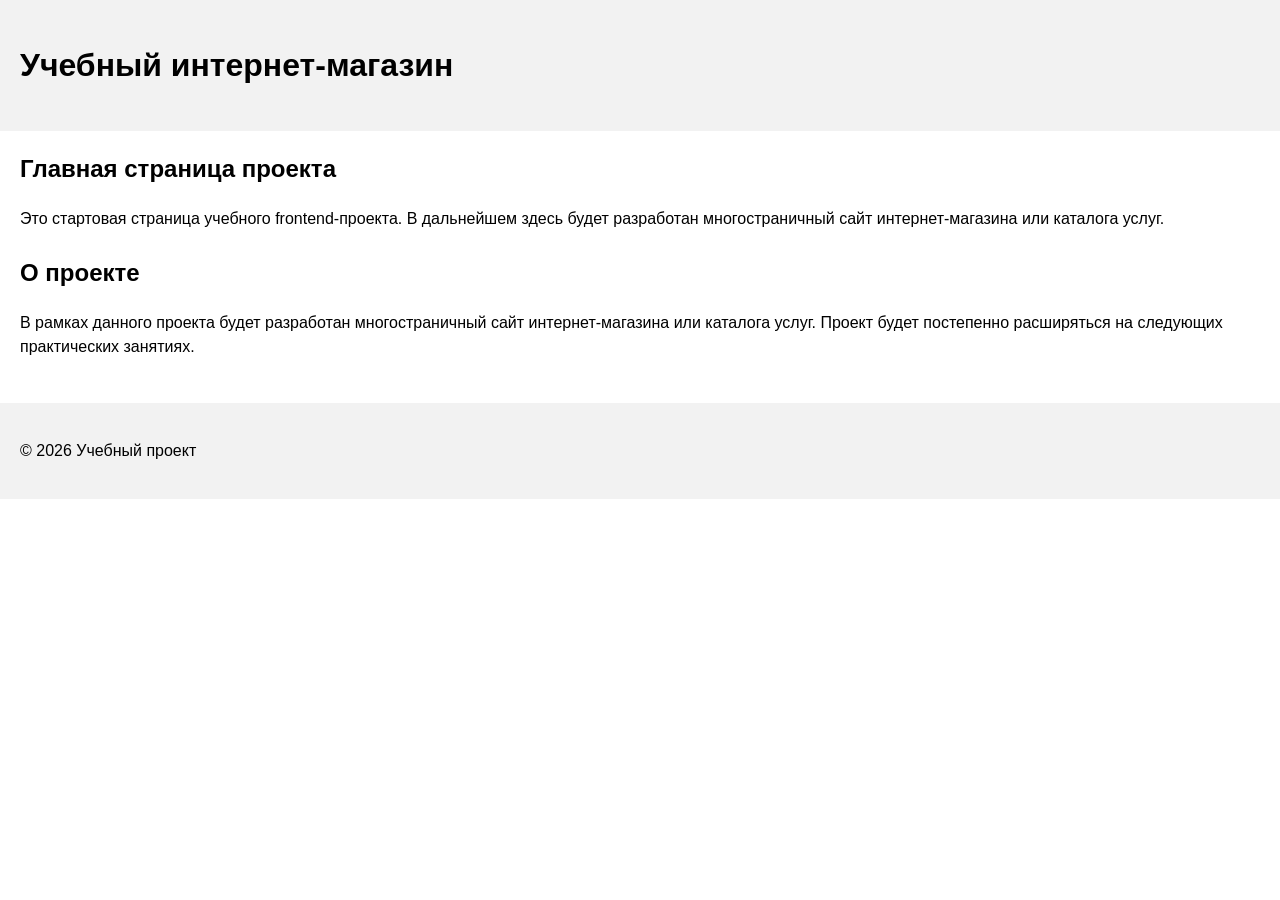
==== index.html @ b3c5ac51 "feat: add project description section" ====
<!DOCTYPE html>
<html lang="ru">
<head>
  <meta charset="UTF-8">
  <meta name="viewport" content="width=device-width, initial-scale=1.0">
  <title>Каталог товаров</title>
  <link rel="stylesheet" href="css/style.css">
</head>
<body>
  <header>
    <h1>Учебный интернет-магазин</h1>
  </header>

  <main>
    <section>
      <h2>Главная страница проекта</h2>
      <p>
        Это стартовая страница учебного frontend-проекта.
        В дальнейшем здесь будет разработан многостраничный сайт
        интернет-магазина или каталога услуг.
      </p>
    </section>
    <section>
        <h2>О проекте</h2>
        <p>
            В рамках данного проекта будет разработан многостраничный сайт
            интернет-магазина или каталога услуг. Проект будет постепенно
            расширяться на следующих практических занятиях.
        <p>
    </section>
  </main>

  <footer>
    <p>&copy; 2026 Учебный проект</p>
  </footer>
</body>
</html>
---- css/style.css ----
body {
  margin: 0;
  font-family: Arial, sans-serif;
  line-height: 1.5;
}

header,
main,
footer {
  padding: 20px;
}

header {
  background-color: #f2f2f2;
}

footer {
  background-color: #f2f2f2;
}
section {
  margin-bottom: 24px;
}

section h2 {
  margin-top: 0;
}
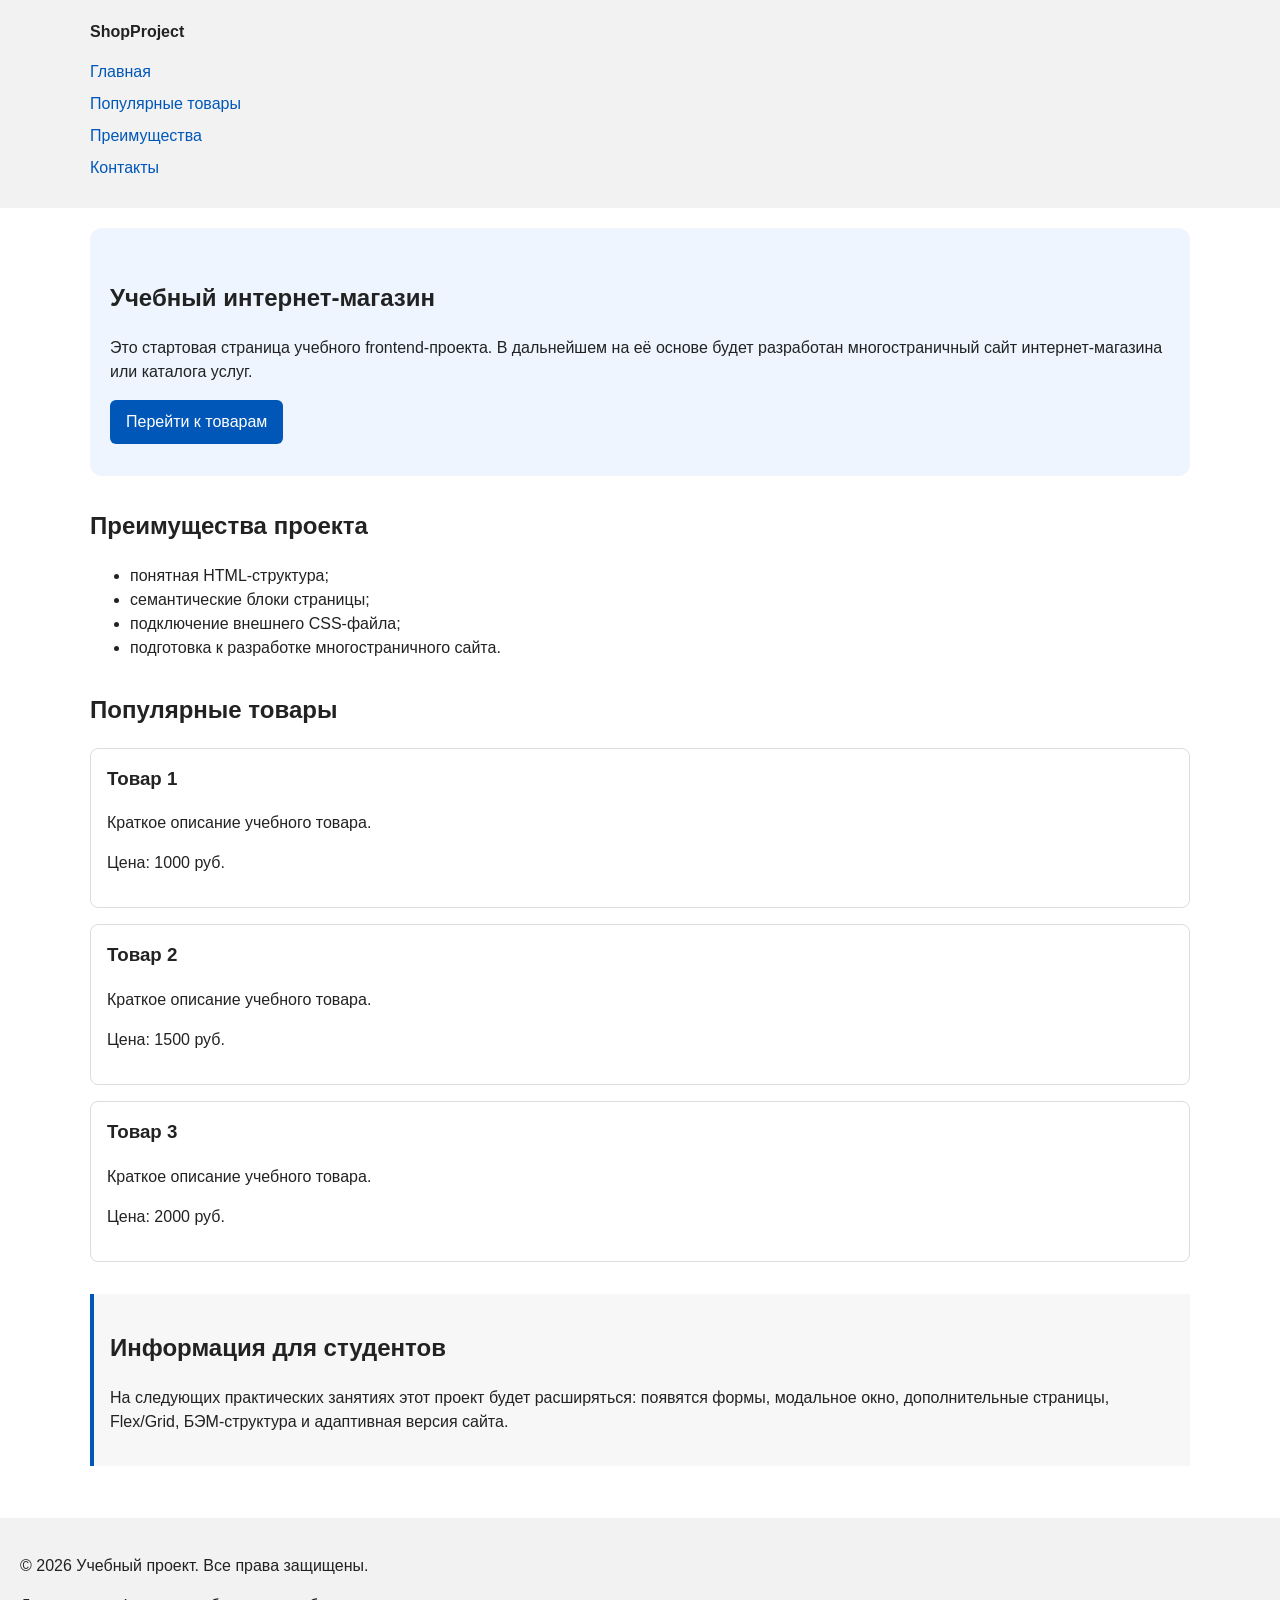
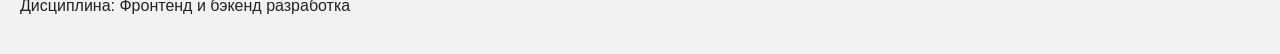
==== commit 24bfbde3: "feat: add semantic HTML structure and base CSS styles" ====
--- a/index.html
+++ b/index.html
@@ -3,35 +3,78 @@
 <head>
   <meta charset="UTF-8">
   <meta name="viewport" content="width=device-width, initial-scale=1.0">
-  <title>Каталог товаров</title>
+  <title>Учебный интернет-магазин</title>
   <link rel="stylesheet" href="css/style.css">
 </head>
 <body>
   <header>
-    <h1>Учебный интернет-магазин</h1>
-  </header>
+  <div class="site-header">
+    <a class="site-logo" href="index.html">ShopProject</a>
 
-  <main>
-    <section>
-      <h2>Главная страница проекта</h2>
-      <p>
-        Это стартовая страница учебного frontend-проекта.
-        В дальнейшем здесь будет разработан многостраничный сайт
-        интернет-магазина или каталога услуг.
-      </p>
-    </section>
-    <section>
-        <h2>О проекте</h2>
-        <p>
-            В рамках данного проекта будет разработан многостраничный сайт
-            интернет-магазина или каталога услуг. Проект будет постепенно
-            расширяться на следующих практических занятиях.
-        <p>
-    </section>
-  </main>
+    <nav class="site-nav" aria-label="Основная навигация">
+      <ul class="site-nav__list">
+        <li><a href="index.html">Главная</a></li>
+        <li><a href="#popular">Популярные товары</a></li>
+        <li><a href="#advantages">Преимущества</a></li>
+        <li><a href="#contacts">Контакты</a></li>
+      </ul>
+    </nav>
+  </div>
+</header>
+<main>
+  <!-- Основное содержимое страницы -->
+   <section class="hero">
+  <h1>Учебный интернет-магазин</h1>
+  <p>
+    Это стартовая страница учебного frontend-проекта.
+    В дальнейшем на её основе будет разработан многостраничный сайт
+    интернет-магазина или каталога услуг.
+  </p>
+  <a class="button" href="#popular">Перейти к товарам</a>
+</section>
+<section class="section" id="advantages">
+  <h2>Преимущества проекта</h2>
 
-  <footer>
-    <p>&copy; 2026 Учебный проект</p>
-  </footer>
+  <ul class="advantages-list">
+    <li>понятная HTML-структура;</li>
+    <li>семантические блоки страницы;</li>
+    <li>подключение внешнего CSS-файла;</li>
+    <li>подготовка к разработке многостраничного сайта.</li>
+  </ul>
+</section>
+<section class="section" id="popular">
+  <h2>Популярные товары</h2>
+
+  <article class="product-card">
+    <h3>Товар 1</h3>
+    <p>Краткое описание учебного товара.</p>
+    <p>Цена: 1000 руб.</p>
+  </article>
+
+  <article class="product-card">
+    <h3>Товар 2</h3>
+    <p>Краткое описание учебного товара.</p>
+    <p>Цена: 1500 руб.</p>
+  </article>
+
+  <article class="product-card">
+    <h3>Товар 3</h3>
+    <p>Краткое описание учебного товара.</p>
+    <p>Цена: 2000 руб.</p>
+  </article>
+</section>
+<aside class="aside-info">
+  <h2>Информация для студентов</h2>
+  <p>
+    На следующих практических занятиях этот проект будет расширяться:
+    появятся формы, модальное окно, дополнительные страницы, Flex/Grid,
+    БЭМ-структура и адаптивная версия сайта.
+  </p>
+</aside>
+</main>
+<footer id="contacts">
+  <p>&copy; 2026 Учебный проект. Все права защищены.</p>
+  <p>Дисциплина: Фронтенд и бэкенд разработка</p>
+</footer>
 </body>
 </html>
--- a/css/style.css
+++ b/css/style.css
@@ -1,26 +1,167 @@
+/* 
+  Универсальное правило для всех элементов.
+  border-box делает расчёт размеров более понятным:
+  width включает content, padding и border.
+*/
+* {
+  box-sizing: border-box;
+}
+
+/*
+  Убираем стандартный внешний отступ браузера у body.
+  Без этого вокруг страницы может появиться белая рамка.
+*/
 body {
   margin: 0;
   font-family: Arial, sans-serif;
   line-height: 1.5;
+  color: #222222;
+  background-color: #ffffff;
 }
-
+/*
+  Задаём внутренние отступы для основных областей страницы.
+  Это делает содержимое визуально отделённым от краёв окна браузера.
+*/
 header,
 main,
 footer {
   padding: 20px;
 }
 
+/*
+  Оформляем шапку страницы.
+  Пока используется простой светло-серый фон.
+*/
 header {
   background-color: #f2f2f2;
 }
 
+/*
+  Оформляем подвал страницы тем же фоном,
+  чтобы визуально отделить его от основного содержимого.
+*/
 footer {
   background-color: #f2f2f2;
 }
-section {
-  margin-bottom: 24px;
+/*
+  Ограничиваем ширину содержимого шапки,
+  чтобы оно не растягивалось слишком сильно на широких экранах.
+*/
+.site-header {
+  max-width: 1100px;
+  margin: 0 auto;
 }
 
-section h2 {
+/*
+  Оформляем текстовый логотип.
+*/
+.site-logo {
+  font-weight: bold;
+  text-decoration: none;
+  color: #222222;
+}
+
+/*
+  Убираем стандартные отступы и маркеры списка навигации.
+*/
+.site-nav__list {
+  padding: 0;
+  margin: 16px 0 0;
+  list-style: none;
+}
+
+/*
+  Добавляем расстояние между пунктами меню.
+*/
+.site-nav__list li {
+  margin-bottom: 8px;
+}
+
+/*
+  Оформляем ссылки меню.
+*/
+.site-nav__list a {
+  color: #0057b8;
+  text-decoration: none;
+}
+
+/*
+  При наведении мыши подчёркиваем ссылку.
+  Подробно состояния интерфейса будут рассмотрены в практической работе 1.7.
+*/
+.site-nav__list a:hover {
+  text-decoration: underline;
+}
+/*
+  Hero-блок — первый крупный блок страницы.
+  Он визуально отделяется от остальных разделов фоном и отступами.
+*/
+.hero {
+  max-width: 1100px;
+  margin: 0 auto 32px;
+  padding: 32px 20px;
+  background-color: #eef5ff;
+  border-radius: 12px;
+}
+
+/*
+  Общий класс для разделов страницы.
+*/
+.section {
+  max-width: 1100px;
+  margin: 0 auto 32px;
+}
+
+/*
+  Убираем лишний верхний отступ у заголовков разделов.
+*/
+.section h2 {
   margin-top: 0;
+}
+/*
+  Карточка товара — самостоятельный блок.
+  На следующих занятиях карточки будут доработаны и выстроены в сетку.
+*/
+.product-card {
+  margin-bottom: 16px;
+  padding: 16px;
+  border: 1px solid #dddddd;
+  border-radius: 8px;
+  background-color: #ffffff;
+}
+
+/*
+  Убираем лишний верхний отступ у заголовка карточки.
+*/
+.product-card h3 {
+  margin-top: 0;
+}
+/*
+  Пока это обычная ссылка, но визуально она оформляется как кнопка.
+*/
+.button {
+  display: inline-block;
+  padding: 10px 16px;
+  color: #ffffff;
+  background-color: #0057b8;
+  text-decoration: none;
+  border-radius: 6px;
+}
+
+/*
+  Простое состояние наведения для кнопки.
+*/
+.button:hover {
+  background-color: #003f86;
+}
+
+/*
+  Дополнительный информационный блок.
+*/
+.aside-info {
+  max-width: 1100px;
+  margin: 0 auto 32px;
+  padding: 16px;
+  border-left: 4px solid #0057b8;
+  background-color: #f7f7f7;
 }
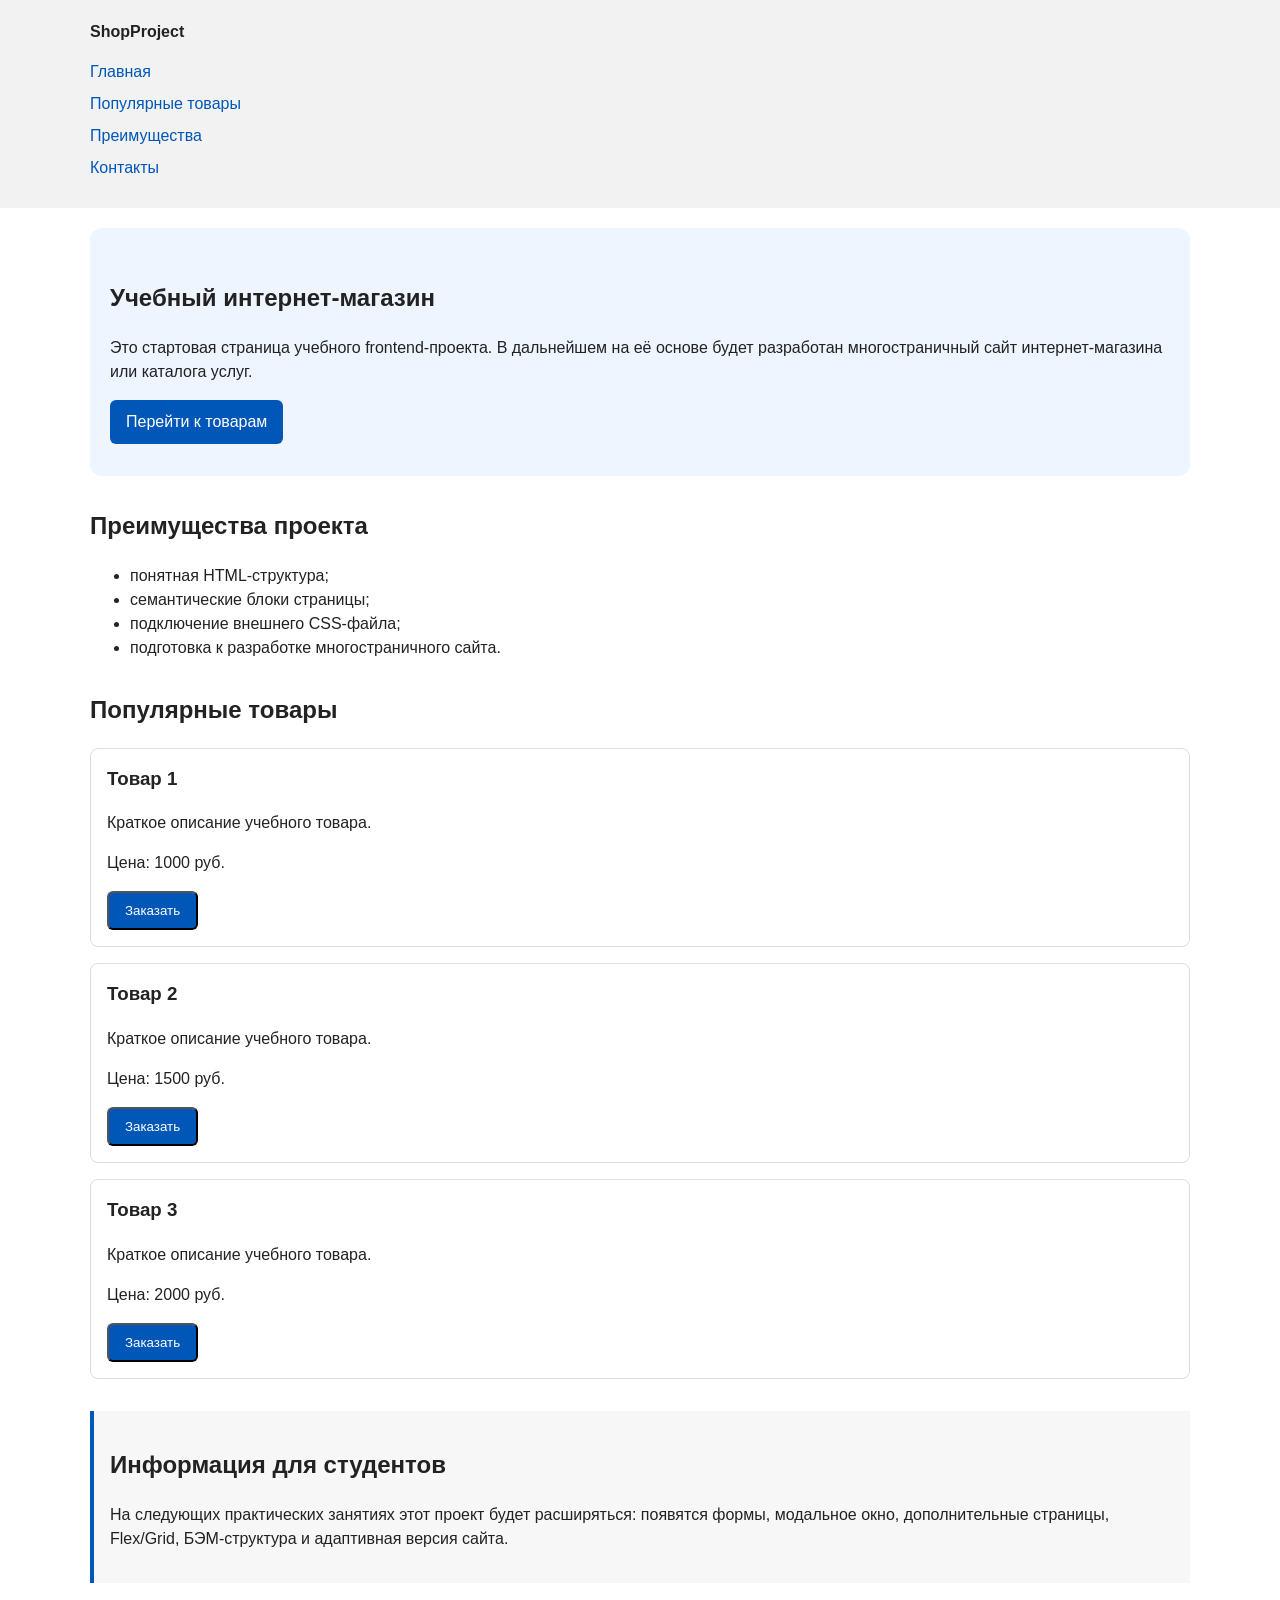
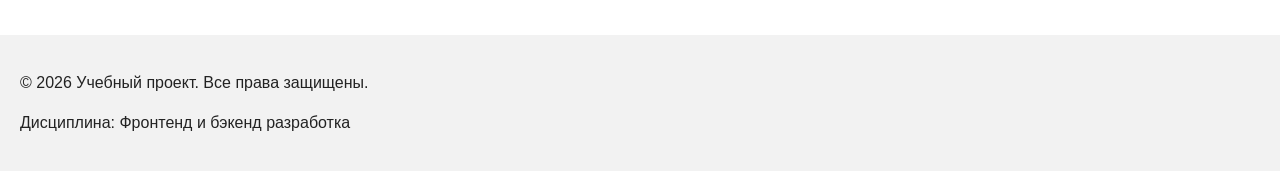
==== commit f58761c2: "feat: add order form modal and validation" ====
--- a/index.html
+++ b/index.html
@@ -5,6 +5,7 @@
   <meta name="viewport" content="width=device-width, initial-scale=1.0">
   <title>Учебный интернет-магазин</title>
   <link rel="stylesheet" href="css/style.css">
+  <script src="js/main.js" defer></script>
 </head>
 <body>
   <header>
@@ -49,18 +50,27 @@
     <h3>Товар 1</h3>
     <p>Краткое описание учебного товара.</p>
     <p>Цена: 1000 руб.</p>
+    <button class="button product-card__button" type="button" data-product="Товар 1">
+      Заказать
+    </button>
   </article>
 
   <article class="product-card">
     <h3>Товар 2</h3>
     <p>Краткое описание учебного товара.</p>
     <p>Цена: 1500 руб.</p>
+    <button class="button product-card__button" type="button" data-product="Товар 2">
+      Заказать
+    </button>
   </article>
 
   <article class="product-card">
     <h3>Товар 3</h3>
     <p>Краткое описание учебного товара.</p>
     <p>Цена: 2000 руб.</p>
+    <button class="button product-card__button" type="button" data-product="Товар 3">
+      Заказать
+    </button>
   </article>
 </section>
 <aside class="aside-info">
@@ -76,5 +86,101 @@
   <p>&copy; 2026 Учебный проект. Все права защищены.</p>
   <p>Дисциплина: Фронтенд и бэкенд разработка</p>
 </footer>
+<dialog class="order-dialog" id="order-dialog" aria-labelledby="order-dialog-title">
+  <h2 id="order-dialog-title">Оформление заявки</h2>
+
+  <form class="order-form" id="order-form" action="#" method="post" novalidate>
+    <input id="selected-product" name="selected-product" type="hidden">
+
+    <div class="form-field">
+      <label for="order-name">Имя</label>
+      <input
+        id="order-name"
+        name="name"
+        type="text"
+        placeholder="Введите ваше имя"
+        minlength="2"
+        autocomplete="given-name"
+        required
+      >
+    </div>
+
+    <div class="form-field">
+      <label for="order-email">E-mail</label>
+      <input
+        id="order-email"
+        name="email"
+        type="email"
+        placeholder="example@mail.ru"
+        autocomplete="email"
+        required
+      >
+    </div>
+
+    <div class="form-field">
+      <label for="order-phone">Телефон</label>
+      <input
+        id="order-phone"
+        name="phone"
+        type="tel"
+        inputmode="tel"
+        placeholder="+7 (900) 000-00-00"
+        pattern="^\+7 \(\d{3}\) \d{3}-\d{2}-\d{2}$"
+        required
+      >
+      <small>Формат: +7 (900) 000-00-00</small>
+    </div>
+
+    <div class="form-field">
+      <label for="order-date">Дата связи</label>
+      <input
+        id="order-date"
+        name="date"
+        type="date"
+      >
+    </div>
+
+    <div class="form-field">
+      <label for="order-topic">Тема заявки</label>
+      <select id="order-topic" name="topic" required>
+        <option value="">Выберите тему</option>
+        <option value="product">Заказ товара</option>
+        <option value="consultation">Консультация</option>
+        <option value="delivery">Доставка</option>
+      </select>
+    </div>
+
+    <div class="form-field">
+      <label for="order-comment">Комментарий</label>
+      <textarea
+        id="order-comment"
+        name="comment"
+        rows="4"
+        placeholder="Укажите дополнительную информацию"
+      ></textarea>
+    </div>
+
+    <div class="form-field form-field--checkbox">
+      <label>
+        <input
+          id="order-agreement"
+          name="agreement"
+          type="checkbox"
+          required
+        >
+        Я согласен на обработку данных
+      </label>
+    </div>
+
+    <div class="form-actions">
+      <button type="button" id="close-order-dialog">Закрыть</button>
+      <button type="submit">Отправить заявку</button>
+    </div>
+  </form>
+</dialog>
+
+<p class="success-message" id="success-message" hidden>
+  Форма успешно отправлена!
+</p>
 </body>
 </html>
--- a/css/style.css
+++ b/css/style.css
@@ -164,4 +164,105 @@
   padding: 16px;
   border-left: 4px solid #0057b8;
   background-color: #f7f7f7;
+}
+/*
+  Модальное окно.
+  Элемент dialog сам умеет открываться поверх страницы.
+*/
+.order-dialog {
+  width: min(100% - 32px, 560px);
+  padding: 24px;
+  border: none;
+  border-radius: 12px;
+}
+
+/*
+  Затемнение фона за модальным окном.
+*/
+.order-dialog::backdrop {
+  background-color: rgba(0, 0, 0, 0.5);
+}
+
+/*
+  Поле формы.
+  Каждый блок получает нижний отступ.
+*/
+.form-field {
+  margin-bottom: 16px;
+}
+
+/*
+  Подпись поля.
+*/
+.form-field label {
+  display: block;
+  margin-bottom: 6px;
+}
+
+/*
+  Основные поля формы.
+*/
+.form-field input,
+.form-field select,
+.form-field textarea {
+  width: 100%;
+  padding: 10px 12px;
+  border: 1px solid #cccccc;
+  border-radius: 6px;
+  font: inherit;
+}
+
+/*
+  Checkbox не должен занимать всю ширину.
+*/
+.form-field input[type="checkbox"] {
+  width: auto;
+}
+
+/*
+  Подсказка под полем телефона.
+*/
+.form-field small {
+  display: block;
+  margin-top: 4px;
+  color: #666666;
+}
+
+/*
+  Видимый фокус для клавиатурной навигации.
+*/
+.form-field input:focus-visible,
+.form-field select:focus-visible,
+.form-field textarea:focus-visible,
+.form-actions button:focus-visible {
+  outline: 2px solid #0057b8;
+  outline-offset: 2px;
+}
+
+/*
+  Подсветка ошибочных полей.
+  Атрибут aria-invalid будет добавляться через JavaScript.
+*/
+[aria-invalid="true"] {
+  border-color: #b00020;
+}
+
+/*
+  Кнопки формы.
+*/
+.form-actions {
+  display: flex;
+  gap: 12px;
+  margin-top: 20px;
+}
+
+/*
+  Сообщение об успешной отправке.
+*/
+.success-message {
+  max-width: 1100px;
+  margin: 24px auto;
+  padding: 16px;
+  border-left: 4px solid #168a2f;
+  background-color: #eefaf0;
 }
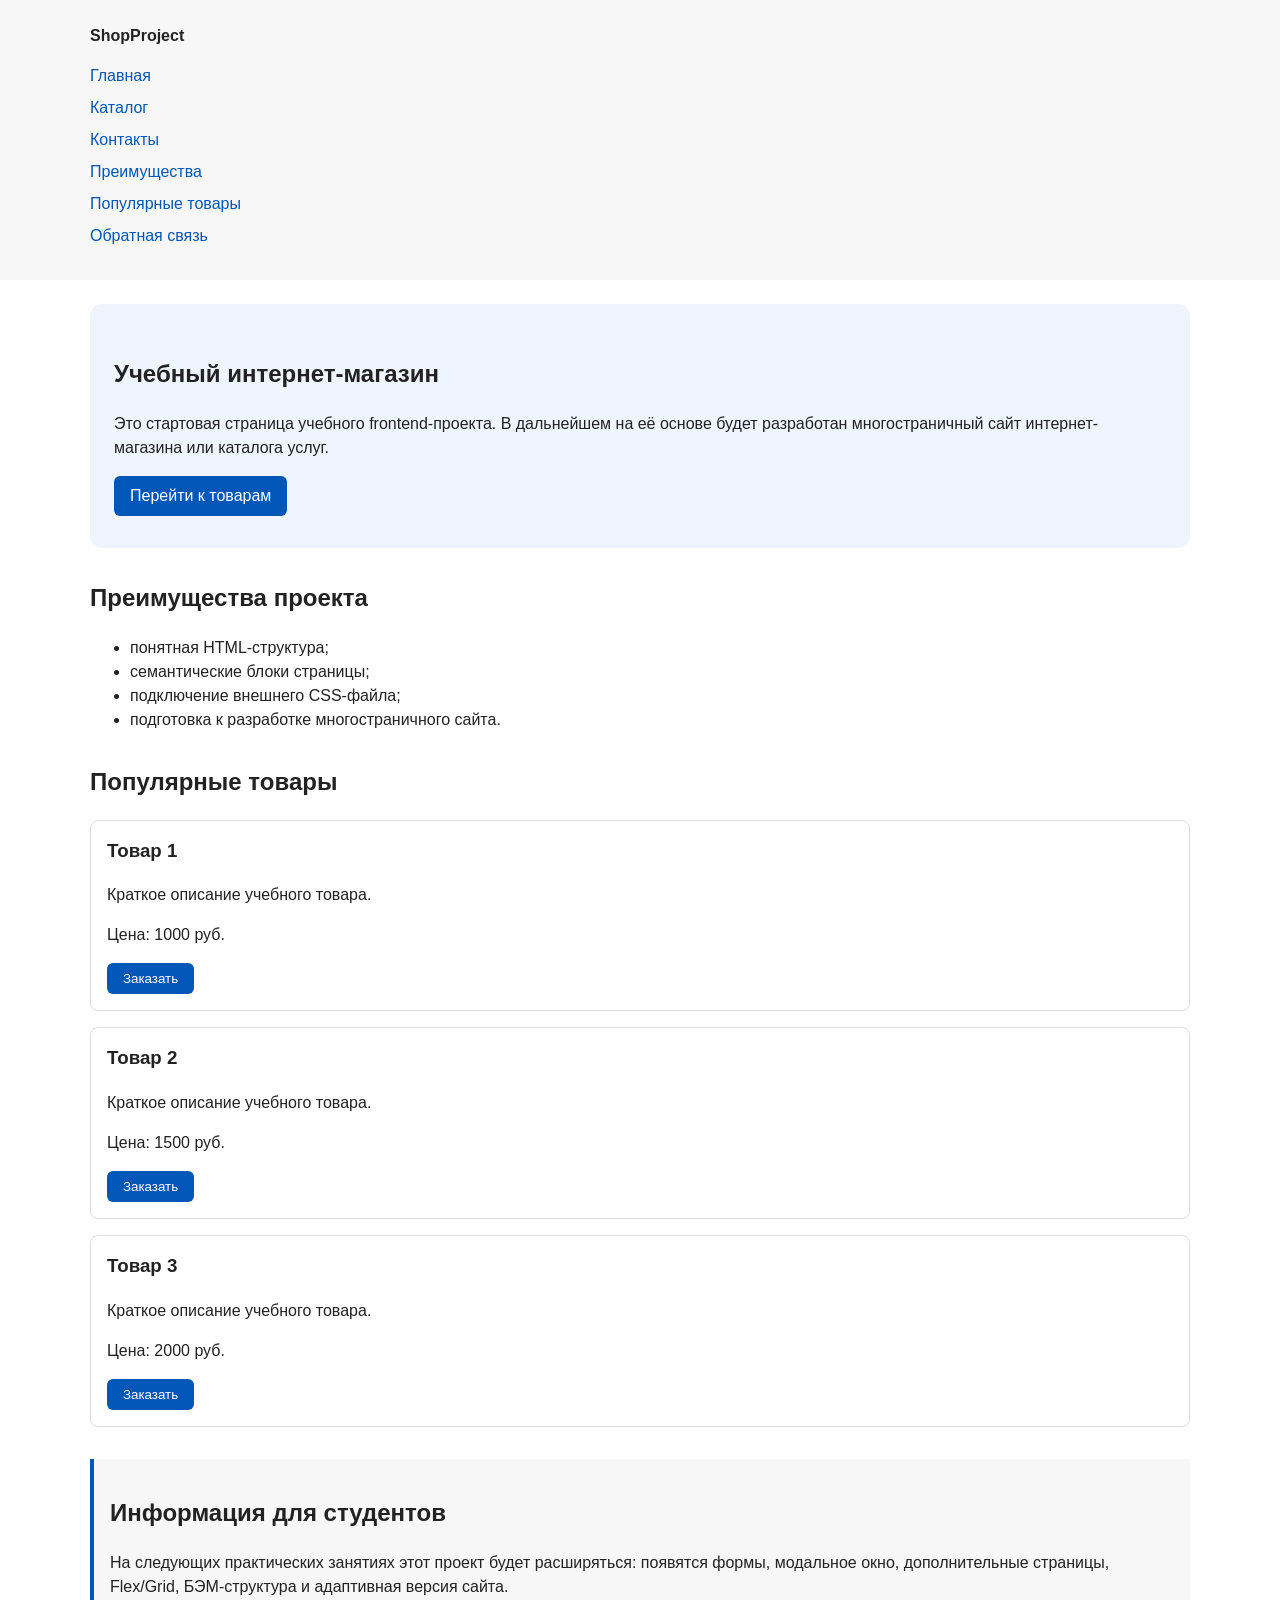
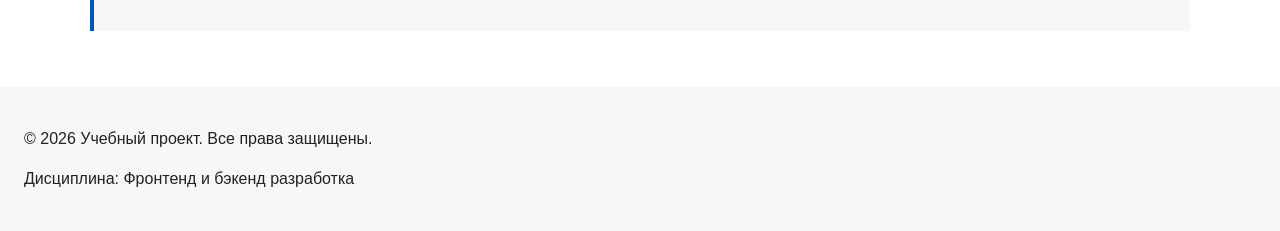
==== commit 66c3ea64: "feat: add multi-page structure navigation and anchors" ====
--- a/index.html
+++ b/index.html
@@ -14,10 +14,12 @@
 
     <nav class="site-nav" aria-label="Основная навигация">
       <ul class="site-nav__list">
-        <li><a href="index.html">Главная</a></li>
-        <li><a href="#popular">Популярные товары</a></li>
-        <li><a href="#advantages">Преимущества</a></li>
-        <li><a href="#contacts">Контакты</a></li>
+       <li><a href="index.html">Главная</a></li>
+        <li><a href="catalog.html">Каталог</a></li>
+        <li><a href="contacts.html">Контакты</a></li>
+        <li><a href="index.html#advantages">Преимущества</a></li>
+       <li><a href="index.html#popular">Популярные товары</a></li>
+       <li><a href="index.html#contacts">Обратная связь</a></li>
       </ul>
     </nav>
   </div>
--- a/css/style.css
+++ b/css/style.css
@@ -1,54 +1,116 @@
-/* 
-  Универсальное правило для всех элементов.
-  border-box делает расчёт размеров более понятным:
-  width включает content, padding и border.
-*/
+/* ===============================
+   1. Переменные проекта
+   =============================== */
+
+:root {
+  /* Основные цвета проекта */
+  --color-bg: #ffffff;
+  --color-text: #222222;
+  --color-muted: #666666;
+  --color-primary: #0057b8;
+  --color-primary-dark: #003f86;
+  --color-border: #dddddd;
+  --color-surface: #f7f7f7;
+  --color-surface-accent: #eef5ff;
+  --color-danger: #b00020;
+  --color-success: #168a2f;
+  --color-success-bg: #eefaf0;
+  --color-white: #ffffff;
+
+  /* Отступы */
+  --space-xs: 4px;
+  --space-sm: 8px;
+  --space-md: 16px;
+  --space-lg: 24px;
+  --space-xl: 32px;
+
+  /* Скругления */
+  --radius-sm: 6px;
+  --radius-md: 8px;
+  --radius-lg: 12px;
+
+  /* Размеры */
+  --container-width: 1100px;
+}
+
+/* ===============================
+   2. Базовые стили
+   =============================== */
+
 * {
   box-sizing: border-box;
 }
 
-/*
-  Убираем стандартный внешний отступ браузера у body.
-  Без этого вокруг страницы может появиться белая рамка.
-*/
 body {
   margin: 0;
   font-family: Arial, sans-serif;
   line-height: 1.5;
-  color: #222222;
-  background-color: #ffffff;
-}
-/*
-  Задаём внутренние отступы для основных областей страницы.
-  Это делает содержимое визуально отделённым от краёв окна браузера.
-*/
+  color: var(--color-text);
+  background-color: var(--color-bg);
+}
+
 header,
 main,
 footer {
-  padding: 20px;
-}
-
-/*
-  Оформляем шапку страницы.
-  Пока используется простой светло-серый фон.
-*/
+  padding: var(--space-lg);
+}
+
 header {
-  background-color: #f2f2f2;
-}
-
-/*
-  Оформляем подвал страницы тем же фоном,
-  чтобы визуально отделить его от основного содержимого.
-*/
+  background-color: var(--color-surface);
+}
+
 footer {
-  background-color: #f2f2f2;
-}
+  background-color: var(--color-surface);
+}
+
+/* ===============================
+   3. Общие элементы интерфейса
+   =============================== */
+
+a {
+  color: var(--color-primary);
+}
+
+a:hover {
+  color: var(--color-primary-dark);
+}
+
+a:focus-visible {
+  outline: 2px solid var(--color-primary);
+  outline-offset: 3px;
+}
+
+.button {
+  display: inline-block;
+  padding: var(--space-sm) var(--space-md);
+  color: var(--color-white);
+  background-color: var(--color-primary);
+  text-decoration: none;
+  border: none;
+  border-radius: var(--radius-sm);
+  cursor: pointer;
+}
+
+.button:hover {
+  background-color: var(--color-primary-dark);
+}
+
+.button:focus-visible {
+  outline: 2px solid var(--color-primary);
+  outline-offset: 3px;
+}
+
+.button:disabled {
+  opacity: 0.6;
+  cursor: not-allowed;
+}
+
 /*
   Ограничиваем ширину содержимого шапки,
   чтобы оно не растягивалось слишком сильно на широких экранах.
 */
 .site-header {
-  max-width: 1100px;
+  max-width: var(--container-width);
   margin: 0 auto;
 }
 
@@ -58,7 +120,7 @@
 .site-logo {
   font-weight: bold;
   text-decoration: none;
-  color: #222222;
+  color: var(--color-text);
 }
 
 /*
@@ -66,7 +128,7 @@
 */
 .site-nav__list {
   padding: 0;
-  margin: 16px 0 0;
+  margin: var(--space-md) 0 0;
   list-style: none;
 }
 
@@ -74,195 +136,168 @@
   Добавляем расстояние между пунктами меню.
 */
 .site-nav__list li {
-  margin-bottom: 8px;
+  margin-bottom: var(--space-sm);
 }
 
 /*
   Оформляем ссылки меню.
 */
 .site-nav__list a {
-  color: #0057b8;
+  color: var(--color-primary);
   text-decoration: none;
 }
 
-/*
-  При наведении мыши подчёркиваем ссылку.
-  Подробно состояния интерфейса будут рассмотрены в практической работе 1.7.
-*/
 .site-nav__list a:hover {
   text-decoration: underline;
 }
-/*
-  Hero-блок — первый крупный блок страницы.
-  Он визуально отделяется от остальных разделов фоном и отступами.
-*/
+
+/* ===============================
+   4. Компоненты страницы
+   =============================== */
+
 .hero {
-  max-width: 1100px;
-  margin: 0 auto 32px;
-  padding: 32px 20px;
-  background-color: #eef5ff;
-  border-radius: 12px;
-}
-
-/*
-  Общий класс для разделов страницы.
-*/
+  max-width: var(--container-width);
+  margin: 0 auto var(--space-xl);
+  padding: var(--space-xl) var(--space-lg);
+  background-color: var(--color-surface-accent);
+  border-radius: var(--radius-lg);
+}
+
 .section {
-  max-width: 1100px;
-  margin: 0 auto 32px;
-}
-
-/*
-  Убираем лишний верхний отступ у заголовков разделов.
-*/
+  max-width: var(--container-width);
+  margin: 0 auto var(--space-xl);
+}
+
 .section h2 {
   margin-top: 0;
 }
-/*
-  Карточка товара — самостоятельный блок.
-  На следующих занятиях карточки будут доработаны и выстроены в сетку.
-*/
+
 .product-card {
-  margin-bottom: 16px;
-  padding: 16px;
-  border: 1px solid #dddddd;
-  border-radius: 8px;
-  background-color: #ffffff;
-}
-
-/*
-  Убираем лишний верхний отступ у заголовка карточки.
-*/
+  margin-bottom: var(--space-md);
+  padding: var(--space-md);
+  border: 1px solid var(--color-border);
+  border-radius: var(--radius-md);
+  background-color: var(--color-bg);
+}
+
+.product-card:hover {
+  border-color: var(--color-primary);
+}
+
 .product-card h3 {
   margin-top: 0;
 }
-/*
-  Пока это обычная ссылка, но визуально она оформляется как кнопка.
-*/
-.button {
-  display: inline-block;
-  padding: 10px 16px;
-  color: #ffffff;
-  background-color: #0057b8;
-  text-decoration: none;
-  border-radius: 6px;
-}
-
-/*
-  Простое состояние наведения для кнопки.
-*/
-.button:hover {
-  background-color: #003f86;
-}
-
-/*
-  Дополнительный информационный блок.
-*/
+
 .aside-info {
-  max-width: 1100px;
-  margin: 0 auto 32px;
-  padding: 16px;
-  border-left: 4px solid #0057b8;
-  background-color: #f7f7f7;
-}
-/*
-  Модальное окно.
-  Элемент dialog сам умеет открываться поверх страницы.
-*/
+  max-width: var(--container-width);
+  margin: 0 auto var(--space-xl);
+  padding: var(--space-md);
+  border-left: 4px solid var(--color-primary);
+  background-color: var(--color-surface);
+}
+
+/* ===============================
+   5. Форма и модальное окно
+   =============================== */
+
 .order-dialog {
-  width: min(100% - 32px, 560px);
-  padding: 24px;
+  width: min(100% - var(--space-xl), 560px);
+  padding: var(--space-lg);
   border: none;
-  border-radius: 12px;
-}
-
-/*
-  Затемнение фона за модальным окном.
-*/
+  border-radius: var(--radius-lg);
+}
+
 .order-dialog::backdrop {
   background-color: rgba(0, 0, 0, 0.5);
 }
 
-/*
-  Поле формы.
-  Каждый блок получает нижний отступ.
-*/
 .form-field {
-  margin-bottom: 16px;
-}
-
-/*
-  Подпись поля.
-*/
+  margin-bottom: var(--space-md);
+}
+
 .form-field label {
   display: block;
-  margin-bottom: 6px;
-}
-
-/*
-  Основные поля формы.
-*/
+  margin-bottom: var(--space-xs);
+}
+
 .form-field input,
 .form-field select,
 .form-field textarea {
   width: 100%;
   padding: 10px 12px;
-  border: 1px solid #cccccc;
-  border-radius: 6px;
+  border: 1px solid var(--color-border);
+  border-radius: var(--radius-sm);
   font: inherit;
 }
 
-/*
-  Checkbox не должен занимать всю ширину.
-*/
 .form-field input[type="checkbox"] {
   width: auto;
 }
 
-/*
-  Подсказка под полем телефона.
-*/
 .form-field small {
   display: block;
-  margin-top: 4px;
-  color: #666666;
-}
-
-/*
-  Видимый фокус для клавиатурной навигации.
-*/
+  margin-top: var(--space-xs);
+  color: var(--color-muted);
+}
+
+.form-field input:hover,
+.form-field select:hover,
+.form-field textarea:hover {
+  border-color: var(--color-primary);
+}
+
 .form-field input:focus-visible,
 .form-field select:focus-visible,
 .form-field textarea:focus-visible,
 .form-actions button:focus-visible {
-  outline: 2px solid #0057b8;
-  outline-offset: 2px;
-}
-
-/*
-  Подсветка ошибочных полей.
-  Атрибут aria-invalid будет добавляться через JavaScript.
-*/
+  outline: 2px solid var(--color-primary);
+  outline-offset: 3px;
+}
+
+.order-form:focus-within .form-field:not(:focus-within) {
+  opacity: 0.45;
+  pointer-events: none;
+}
+
 [aria-invalid="true"] {
-  border-color: #b00020;
-}
-
-/*
-  Кнопки формы.
-*/
+  border-color: var(--color-danger);
+}
+
 .form-actions {
   display: flex;
-  gap: 12px;
-  margin-top: 20px;
-}
-
-/*
-  Сообщение об успешной отправке.
-*/
+  gap: var(--space-sm);
+  margin-top: var(--space-lg);
+}
+
 .success-message {
-  max-width: 1100px;
-  margin: 24px auto;
-  padding: 16px;
-  border-left: 4px solid #168a2f;
-  background-color: #eefaf0;
+  max-width: var(--container-width);
+  margin: var(--space-lg) auto;
+  padding: var(--space-md);
+  border-left: 4px solid var(--color-success);
+  background-color: var(--color-success-bg);
+}
+
+.breadcrumbs {
+  max-width: var(--container-width);
+  margin: 0 auto var(--space-md);
+  font-size: 14px;
+  color: var(--color-muted);
+}
+
+.breadcrumbs a {
+  color: var(--color-primary);
+}
+
+.breadcrumbs span::before {
+  content: " / ";
+  color: var(--color-muted);
+}
+
+html {
+  scroll-behavior: smooth;
+}
+
+:target {
+  outline: 2px dashed var(--color-primary);
+  outline-offset: 4px;
 }
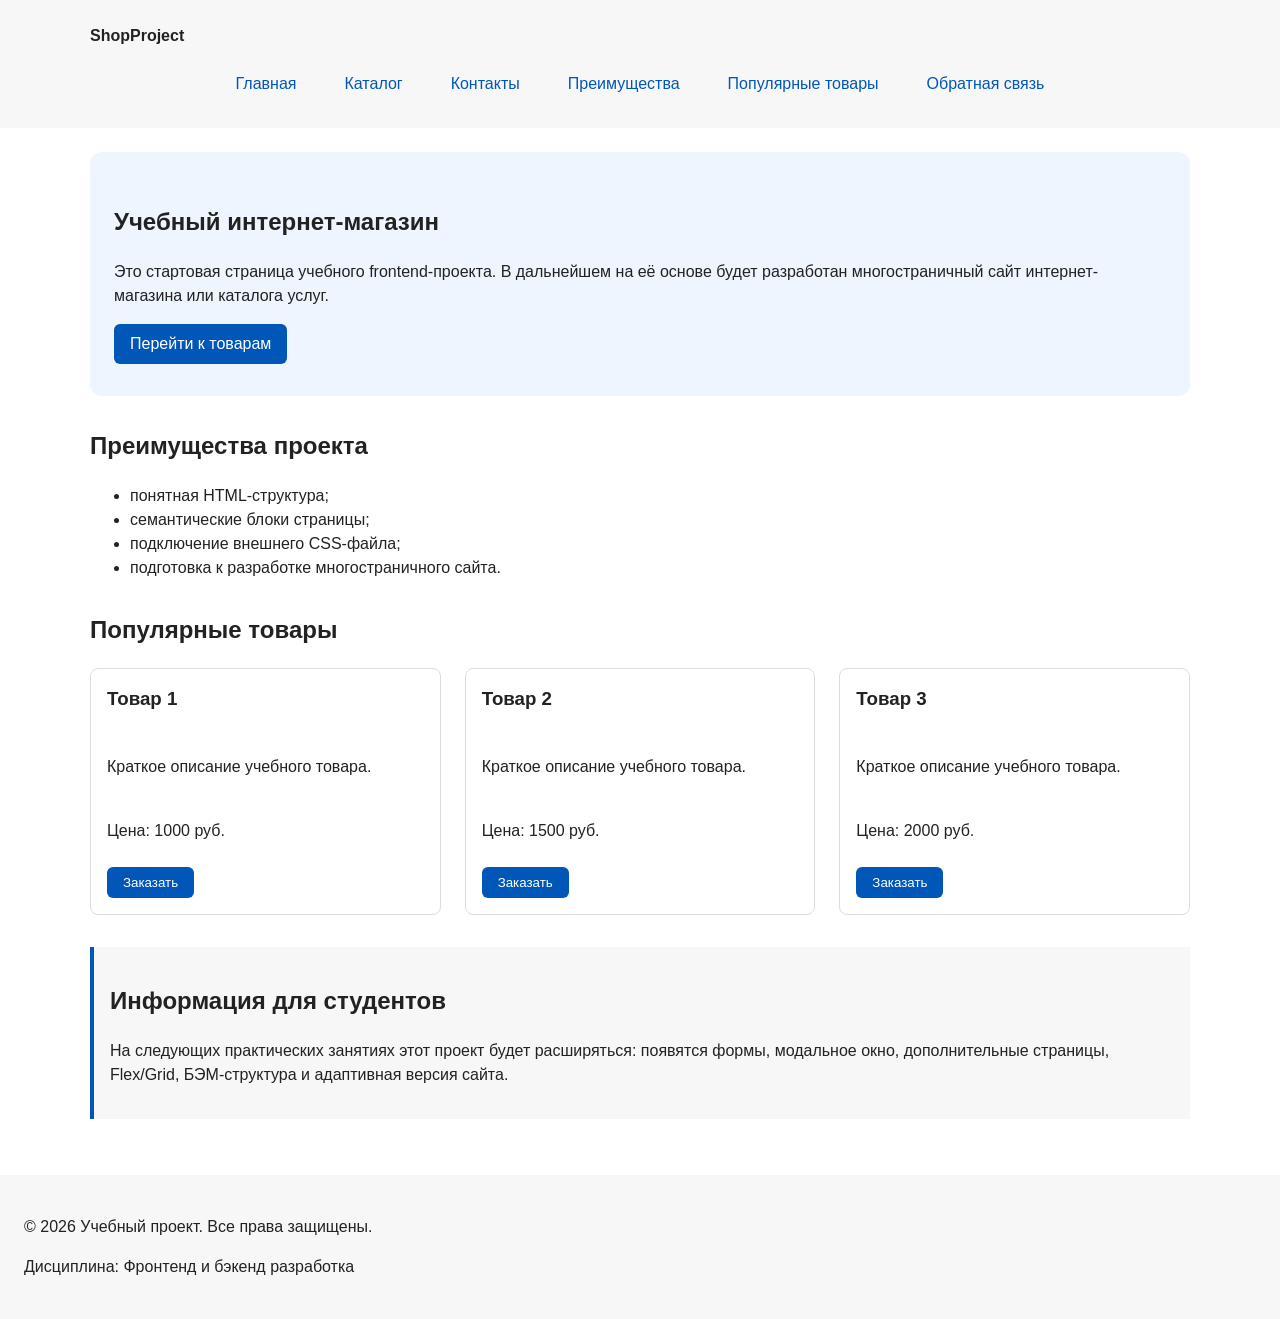
==== commit 6b9098d1: "feat: add flex navigation and grid catalog layout" ====
--- a/index.html
+++ b/index.html
@@ -48,32 +48,34 @@
 <section class="section" id="popular">
   <h2>Популярные товары</h2>
 
-  <article class="product-card">
-    <h3>Товар 1</h3>
-    <p>Краткое описание учебного товара.</p>
-    <p>Цена: 1000 руб.</p>
-    <button class="button product-card__button" type="button" data-product="Товар 1">
-      Заказать
-    </button>
-  </article>
+  <div class="products-grid">
+    <article class="product-card">
+      <h3>Товар 1</h3>
+      <p>Краткое описание учебного товара.</p>
+      <p>Цена: 1000 руб.</p>
+      <button class="button product-card__button" type="button" data-product="Товар 1">
+        Заказать
+      </button>
+    </article>
 
-  <article class="product-card">
-    <h3>Товар 2</h3>
-    <p>Краткое описание учебного товара.</p>
-    <p>Цена: 1500 руб.</p>
-    <button class="button product-card__button" type="button" data-product="Товар 2">
-      Заказать
-    </button>
-  </article>
+    <article class="product-card">
+      <h3>Товар 2</h3>
+      <p>Краткое описание учебного товара.</p>
+      <p>Цена: 1500 руб.</p>
+      <button class="button product-card__button" type="button" data-product="Товар 2">
+        Заказать
+      </button>
+    </article>
 
-  <article class="product-card">
-    <h3>Товар 3</h3>
-    <p>Краткое описание учебного товара.</p>
-    <p>Цена: 2000 руб.</p>
-    <button class="button product-card__button" type="button" data-product="Товар 3">
-      Заказать
-    </button>
-  </article>
+    <article class="product-card">
+      <h3>Товар 3</h3>
+      <p>Краткое описание учебного товара.</p>
+      <p>Цена: 2000 руб.</p>
+      <button class="button product-card__button" type="button" data-product="Товар 3">
+        Заказать
+      </button>
+    </article>
+  </div>
 </section>
 <aside class="aside-info">
   <h2>Информация для студентов</h2>
--- a/css/style.css
+++ b/css/style.css
@@ -135,20 +135,31 @@
 /*
   Добавляем расстояние между пунктами меню.
 */
-.site-nav__list li {
-  margin-bottom: var(--space-sm);
+.site-nav__list {
+  display: flex;
+  flex-wrap: wrap;
+  justify-content: center;
+  align-items: center;
+  gap: var(--space-md);
+  padding: 0;
+  margin: var(--space-md) 0 0;
+  list-style: none;
 }
 
 /*
   Оформляем ссылки меню.
 */
 .site-nav__list a {
+  display: inline-block;
+  padding: var(--space-sm) var(--space-md);
   color: var(--color-primary);
   text-decoration: none;
+  border-radius: var(--radius-sm);
 }
 
 .site-nav__list a:hover {
-  text-decoration: underline;
+  color: var(--color-white);
+  background-color: var(--color-primary);
 }
 
 /* ===============================
@@ -173,11 +184,19 @@
 }
 
 .product-card {
-  margin-bottom: var(--space-md);
+  display: flex;
+  flex-direction: column;
+  gap: var(--space-sm);
+  margin-bottom: 0;
   padding: var(--space-md);
   border: 1px solid var(--color-border);
   border-radius: var(--radius-md);
   background-color: var(--color-bg);
+}
+
+.product-card .button {
+  margin-top: auto;
+  align-self: flex-start;
 }
 
 .product-card:hover {
@@ -300,4 +319,60 @@
 :target {
   outline: 2px dashed var(--color-primary);
   outline-offset: 4px;
+}
+
+.products-grid {
+  display: grid;
+  grid-template-columns: repeat(3, 1fr);
+  gap: var(--space-lg);
+}
+
+.catalog-layout {
+  max-width: var(--container-width);
+  margin: 0 auto var(--space-xl);
+  display: grid;
+  grid-template-columns: 260px 1fr;
+  grid-template-areas: "filters products";
+  gap: var(--space-lg);
+}
+
+.catalog-filters {
+  grid-area: filters;
+  padding: var(--space-md);
+  border: 1px solid var(--color-border);
+  border-radius: var(--radius-md);
+  background-color: var(--color-surface);
+}
+
+.catalog-products {
+  grid-area: products;
+}
+
+.filters-form {
+  display: grid;
+  gap: var(--space-md);
+}
+
+.filters-form fieldset {
+  margin: 0;
+  padding: var(--space-md);
+  border: 1px solid var(--color-border);
+  border-radius: var(--radius-sm);
+}
+
+.filters-form legend {
+  font-weight: 700;
+}
+
+.filters-form label {
+  display: block;
+  margin-bottom: var(--space-sm);
+}
+
+.filters-form input[type="number"] {
+  width: 100%;
+  padding: 8px 10px;
+  border: 1px solid var(--color-border);
+  border-radius: var(--radius-sm);
+  font: inherit;
 }
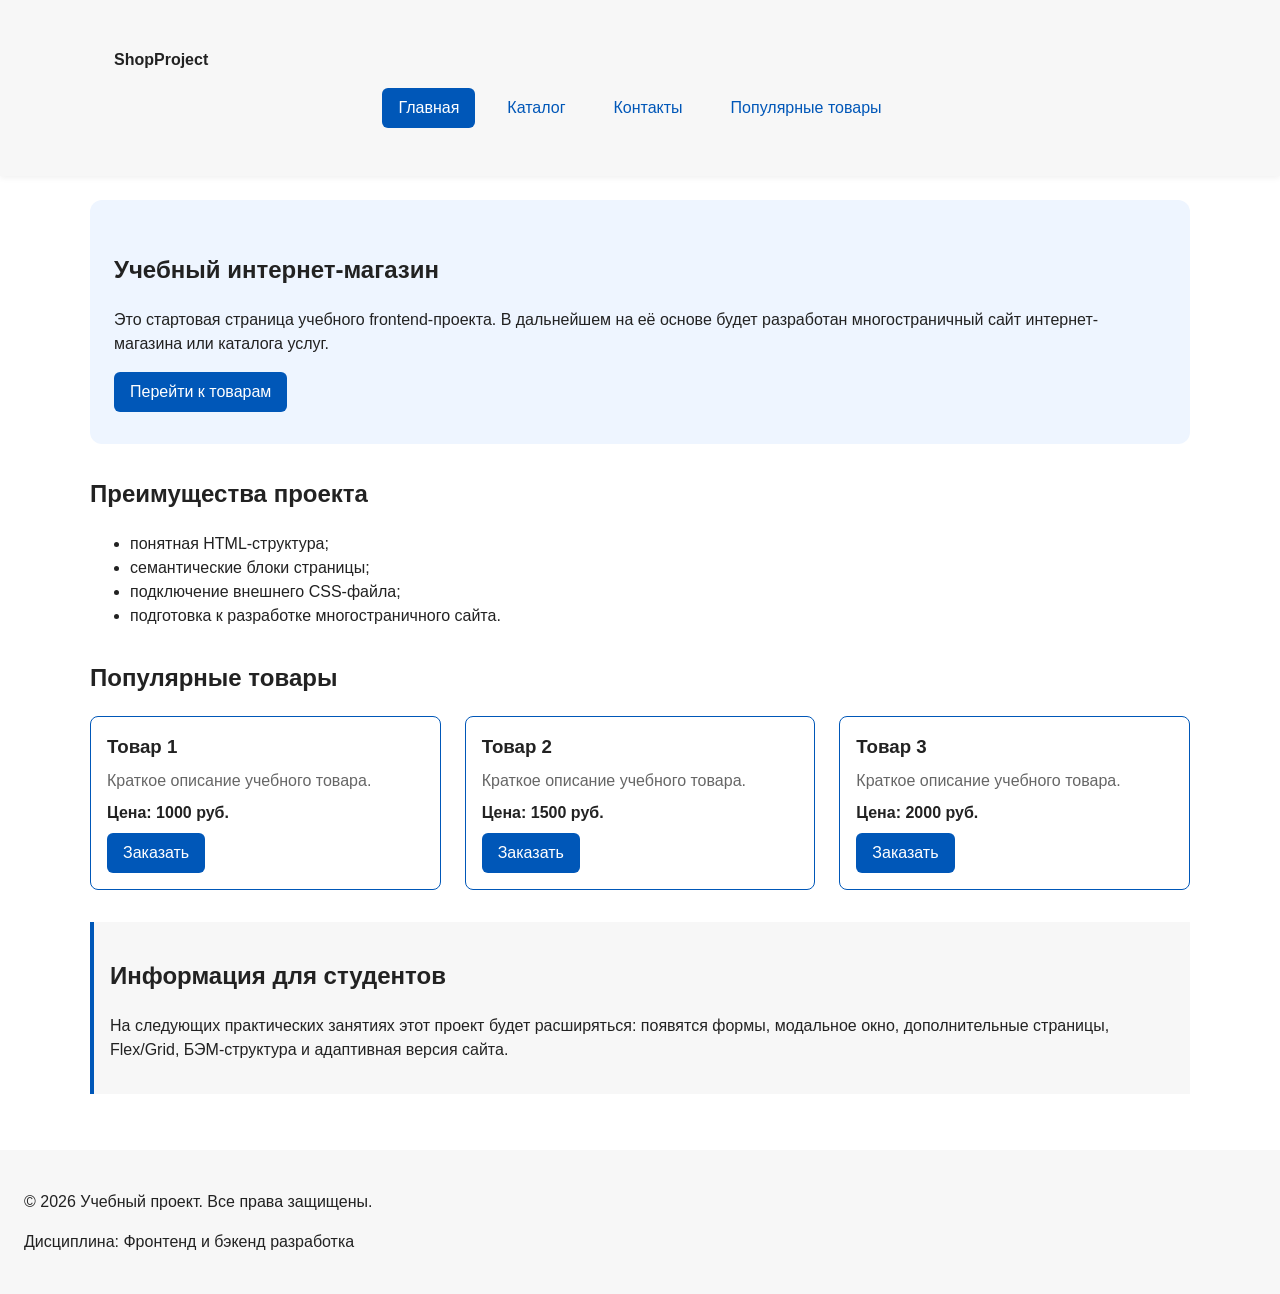
==== commit a2826035: "refactor: apply BEM naming to CSS classes" ====
--- a/index.html
+++ b/index.html
@@ -8,183 +8,220 @@
   <script src="js/main.js" defer></script>
 </head>
 <body>
-  <header>
-  <div class="site-header">
-    <a class="site-logo" href="index.html">ShopProject</a>
-
-    <nav class="site-nav" aria-label="Основная навигация">
-      <ul class="site-nav__list">
-       <li><a href="index.html">Главная</a></li>
-        <li><a href="catalog.html">Каталог</a></li>
-        <li><a href="contacts.html">Контакты</a></li>
-        <li><a href="index.html#advantages">Преимущества</a></li>
-       <li><a href="index.html#popular">Популярные товары</a></li>
-       <li><a href="index.html#contacts">Обратная связь</a></li>
+  <header class="site-header">
+    <div class="site-header__inner">
+      <a class="site-header__logo" href="index.html">ShopProject</a>
+
+      <nav class="site-nav" aria-label="Основная навигация">
+        <ul class="site-nav__list">
+          <li class="site-nav__item">
+            <a class="site-nav__link site-nav__link--active" href="index.html">
+              Главная
+            </a>
+          </li>
+          <li class="site-nav__item">
+            <a class="site-nav__link" href="catalog.html">Каталог</a>
+          </li>
+          <li class="site-nav__item">
+            <a class="site-nav__link" href="contacts.html">Контакты</a>
+          </li>
+          <li class="site-nav__item">
+            <a class="site-nav__link" href="index.html#popular">
+              Популярные товары
+            </a>
+          </li>
+        </ul>
+      </nav>
+    </div>
+  </header>
+
+  <main>
+    <!-- Основное содержимое страницы -->
+    <section class="hero">
+      <h1>Учебный интернет-магазин</h1>
+      <p>
+        Это стартовая страница учебного frontend-проекта.
+        В дальнейшем на её основе будет разработан многостраничный сайт
+        интернет-магазина или каталога услуг.
+      </p>
+      <a class="button button--primary" href="#popular">Перейти к товарам</a>
+    </section>
+
+    <section class="section" id="advantages">
+      <h2>Преимущества проекта</h2>
+
+      <ul class="advantages-list">
+        <li>понятная HTML-структура;</li>
+        <li>семантические блоки страницы;</li>
+        <li>подключение внешнего CSS-файла;</li>
+        <li>подготовка к разработке многостраничного сайта.</li>
       </ul>
-    </nav>
-  </div>
-</header>
-<main>
-  <!-- Основное содержимое страницы -->
-   <section class="hero">
-  <h1>Учебный интернет-магазин</h1>
-  <p>
-    Это стартовая страница учебного frontend-проекта.
-    В дальнейшем на её основе будет разработан многостраничный сайт
-    интернет-магазина или каталога услуг.
+    </section>
+
+    <section class="section" id="popular">
+      <h2>Популярные товары</h2>
+
+      <div class="products-grid">
+        <article class="product-card product-card--featured">
+          <h3 class="product-card__title">Товар 1</h3>
+          <p class="product-card__description">Краткое описание учебного товара.</p>
+          <p class="product-card__price">Цена: 1000 руб.</p>
+          <button
+            class="button button--primary product-card__button"
+            type="button"
+            data-product="Товар 1"
+          >
+            Заказать
+          </button>
+        </article>
+
+        <article class="product-card product-card--featured">
+          <h3 class="product-card__title">Товар 2</h3>
+          <p class="product-card__description">Краткое описание учебного товара.</p>
+          <p class="product-card__price">Цена: 1500 руб.</p>
+          <button
+            class="button button--primary product-card__button"
+            type="button"
+            data-product="Товар 2"
+          >
+            Заказать
+          </button>
+        </article>
+
+        <article class="product-card product-card--featured">
+          <h3 class="product-card__title">Товар 3</h3>
+          <p class="product-card__description">Краткое описание учебного товара.</p>
+          <p class="product-card__price">Цена: 2000 руб.</p>
+          <button
+            class="button button--primary product-card__button"
+            type="button"
+            data-product="Товар 3"
+          >
+            Заказать
+          </button>
+        </article>
+      </div>
+    </section>
+
+    <aside class="aside-info">
+      <h2>Информация для студентов</h2>
+      <p>
+        На следующих практических занятиях этот проект будет расширяться:
+        появятся формы, модальное окно, дополнительные страницы, Flex/Grid,
+        БЭМ-структура и адаптивная версия сайта.
+      </p>
+    </aside>
+  </main>
+
+  <footer class="site-footer" id="contacts">
+    <p>&copy; 2026 Учебный проект. Все права защищены.</p>
+    <p>Дисциплина: Фронтенд и бэкенд разработка</p>
+  </footer>
+
+  <dialog class="order-dialog" id="order-dialog" aria-labelledby="order-dialog-title">
+    <h2 class="order-dialog__title" id="order-dialog-title">Оформление заявки</h2>
+
+    <form class="order-form" id="order-form" action="#" method="post" novalidate>
+      <input id="selected-product" name="selected-product" type="hidden">
+
+      <div class="order-form__field">
+        <label class="order-form__label" for="order-name">Имя</label>
+        <input
+          class="order-form__input"
+          id="order-name"
+          name="name"
+          type="text"
+          placeholder="Введите ваше имя"
+          minlength="2"
+          autocomplete="given-name"
+          required
+        >
+      </div>
+
+      <div class="order-form__field">
+        <label class="order-form__label" for="order-email">E-mail</label>
+        <input
+          class="order-form__input"
+          id="order-email"
+          name="email"
+          type="email"
+          placeholder="example@mail.ru"
+          autocomplete="email"
+          required
+        >
+      </div>
+
+      <div class="order-form__field">
+        <label class="order-form__label" for="order-phone">Телефон</label>
+        <input
+          class="order-form__input"
+          id="order-phone"
+          name="phone"
+          type="tel"
+          inputmode="tel"
+          placeholder="+7 (900) 000-00-00"
+          pattern="^\+7 \(\d{3}\) \d{3}-\d{2}-\d{2}$"
+          required
+        >
+        <small>Формат: +7 (900) 000-00-00</small>
+      </div>
+
+      <div class="order-form__field">
+        <label class="order-form__label" for="order-date">Дата связи</label>
+        <input
+          class="order-form__input"
+          id="order-date"
+          name="date"
+          type="date"
+        >
+      </div>
+
+      <div class="order-form__field">
+        <label class="order-form__label" for="order-topic">Тема заявки</label>
+        <select class="order-form__select" id="order-topic" name="topic" required>
+          <option value="">Выберите тему</option>
+          <option value="product">Заказ товара</option>
+          <option value="consultation">Консультация</option>
+          <option value="delivery">Доставка</option>
+        </select>
+      </div>
+
+      <div class="order-form__field">
+        <label class="order-form__label" for="order-comment">Комментарий</label>
+        <textarea
+          class="order-form__textarea"
+          id="order-comment"
+          name="comment"
+          rows="4"
+          placeholder="Укажите дополнительную информацию"
+        ></textarea>
+      </div>
+
+      <div class="order-form__field order-form__field--checkbox">
+        <label>
+          <input
+            id="order-agreement"
+            name="agreement"
+            type="checkbox"
+            required
+          >
+          Я согласен на обработку данных
+        </label>
+      </div>
+
+      <div class="order-form__actions">
+        <button class="button button--secondary" type="button" id="close-order-dialog">
+          Закрыть
+        </button>
+        <button class="button button--primary" type="submit">
+          Отправить заявку
+        </button>
+      </div>
+    </form>
+  </dialog>
+
+  <p class="success-message" id="success-message" hidden>
+    Форма успешно отправлена!
   </p>
-  <a class="button" href="#popular">Перейти к товарам</a>
-</section>
-<section class="section" id="advantages">
-  <h2>Преимущества проекта</h2>
-
-  <ul class="advantages-list">
-    <li>понятная HTML-структура;</li>
-    <li>семантические блоки страницы;</li>
-    <li>подключение внешнего CSS-файла;</li>
-    <li>подготовка к разработке многостраничного сайта.</li>
-  </ul>
-</section>
-<section class="section" id="popular">
-  <h2>Популярные товары</h2>
-
-  <div class="products-grid">
-    <article class="product-card">
-      <h3>Товар 1</h3>
-      <p>Краткое описание учебного товара.</p>
-      <p>Цена: 1000 руб.</p>
-      <button class="button product-card__button" type="button" data-product="Товар 1">
-        Заказать
-      </button>
-    </article>
-
-    <article class="product-card">
-      <h3>Товар 2</h3>
-      <p>Краткое описание учебного товара.</p>
-      <p>Цена: 1500 руб.</p>
-      <button class="button product-card__button" type="button" data-product="Товар 2">
-        Заказать
-      </button>
-    </article>
-
-    <article class="product-card">
-      <h3>Товар 3</h3>
-      <p>Краткое описание учебного товара.</p>
-      <p>Цена: 2000 руб.</p>
-      <button class="button product-card__button" type="button" data-product="Товар 3">
-        Заказать
-      </button>
-    </article>
-  </div>
-</section>
-<aside class="aside-info">
-  <h2>Информация для студентов</h2>
-  <p>
-    На следующих практических занятиях этот проект будет расширяться:
-    появятся формы, модальное окно, дополнительные страницы, Flex/Grid,
-    БЭМ-структура и адаптивная версия сайта.
-  </p>
-</aside>
-</main>
-<footer id="contacts">
-  <p>&copy; 2026 Учебный проект. Все права защищены.</p>
-  <p>Дисциплина: Фронтенд и бэкенд разработка</p>
-</footer>
-<dialog class="order-dialog" id="order-dialog" aria-labelledby="order-dialog-title">
-  <h2 id="order-dialog-title">Оформление заявки</h2>
-
-  <form class="order-form" id="order-form" action="#" method="post" novalidate>
-    <input id="selected-product" name="selected-product" type="hidden">
-
-    <div class="form-field">
-      <label for="order-name">Имя</label>
-      <input
-        id="order-name"
-        name="name"
-        type="text"
-        placeholder="Введите ваше имя"
-        minlength="2"
-        autocomplete="given-name"
-        required
-      >
-    </div>
-
-    <div class="form-field">
-      <label for="order-email">E-mail</label>
-      <input
-        id="order-email"
-        name="email"
-        type="email"
-        placeholder="example@mail.ru"
-        autocomplete="email"
-        required
-      >
-    </div>
-
-    <div class="form-field">
-      <label for="order-phone">Телефон</label>
-      <input
-        id="order-phone"
-        name="phone"
-        type="tel"
-        inputmode="tel"
-        placeholder="+7 (900) 000-00-00"
-        pattern="^\+7 \(\d{3}\) \d{3}-\d{2}-\d{2}$"
-        required
-      >
-      <small>Формат: +7 (900) 000-00-00</small>
-    </div>
-
-    <div class="form-field">
-      <label for="order-date">Дата связи</label>
-      <input
-        id="order-date"
-        name="date"
-        type="date"
-      >
-    </div>
-
-    <div class="form-field">
-      <label for="order-topic">Тема заявки</label>
-      <select id="order-topic" name="topic" required>
-        <option value="">Выберите тему</option>
-        <option value="product">Заказ товара</option>
-        <option value="consultation">Консультация</option>
-        <option value="delivery">Доставка</option>
-      </select>
-    </div>
-
-    <div class="form-field">
-      <label for="order-comment">Комментарий</label>
-      <textarea
-        id="order-comment"
-        name="comment"
-        rows="4"
-        placeholder="Укажите дополнительную информацию"
-      ></textarea>
-    </div>
-
-    <div class="form-field form-field--checkbox">
-      <label>
-        <input
-          id="order-agreement"
-          name="agreement"
-          type="checkbox"
-          required
-        >
-        Я согласен на обработку данных
-      </label>
-    </div>
-
-    <div class="form-actions">
-      <button type="button" id="close-order-dialog">Закрыть</button>
-      <button type="submit">Отправить заявку</button>
-    </div>
-  </form>
-</dialog>
-
-<p class="success-message" id="success-message" hidden>
-  Форма успешно отправлена!
-</p>
 </body>
 </html>
--- a/css/style.css
+++ b/css/style.css
@@ -57,6 +57,10 @@
 
 header {
   background-color: var(--color-surface);
+  position: sticky;
+  top: 0;
+  z-index: 60;
+  box-shadow: 0 2px 6px rgba(0, 0, 0, 0.06);
 }
 
 footer {
@@ -80,19 +84,36 @@
   outline-offset: 3px;
 }
 
+/* Блок button с модификаторами */
+
 .button {
   display: inline-block;
   padding: var(--space-sm) var(--space-md);
+  border: none;
+  border-radius: var(--radius-sm);
+  font: inherit;
+  text-decoration: none;
+  cursor: pointer;
+}
+
+.button--primary {
   color: var(--color-white);
   background-color: var(--color-primary);
-  text-decoration: none;
-  border: none;
-  border-radius: var(--radius-sm);
-  cursor: pointer;
-}
-
-.button:hover {
+}
+
+.button--primary:hover {
   background-color: var(--color-primary-dark);
+}
+
+.button--secondary {
+  color: var(--color-primary);
+  background-color: transparent;
+  border: 1px solid var(--color-primary);
+}
+
+.button--secondary:hover {
+  color: var(--color-white);
+  background-color: var(--color-primary);
 }
 
 .button:focus-visible {
@@ -100,41 +121,32 @@
   outline-offset: 3px;
 }
 
-.button:disabled {
+.button:disabled,
+.button--disabled {
   opacity: 0.6;
   cursor: not-allowed;
 }
 
-/*
-  Ограничиваем ширину содержимого шапки,
-  чтобы оно не растягивалось слишком сильно на широких экранах.
-*/
+/* ===============================
+   4. Шапка сайта и навигация
+   =============================== */
+
 .site-header {
+  background-color: var(--color-surface);
+}
+
+.site-header__inner {
   max-width: var(--container-width);
   margin: 0 auto;
-}
-
-/*
-  Оформляем текстовый логотип.
-*/
-.site-logo {
-  font-weight: bold;
+  padding: var(--space-lg);
+}
+
+.site-header__logo {
+  font-weight: 700;
+  color: var(--color-text);
   text-decoration: none;
-  color: var(--color-text);
-}
-
-/*
-  Убираем стандартные отступы и маркеры списка навигации.
-*/
-.site-nav__list {
-  padding: 0;
-  margin: var(--space-md) 0 0;
-  list-style: none;
-}
-
-/*
-  Добавляем расстояние между пунктами меню.
-*/
+}
+
 .site-nav__list {
   display: flex;
   flex-wrap: wrap;
@@ -146,10 +158,7 @@
   list-style: none;
 }
 
-/*
-  Оформляем ссылки меню.
-*/
-.site-nav__list a {
+.site-nav__link {
   display: inline-block;
   padding: var(--space-sm) var(--space-md);
   color: var(--color-primary);
@@ -157,13 +166,23 @@
   border-radius: var(--radius-sm);
 }
 
-.site-nav__list a:hover {
+.site-nav__link:hover {
   color: var(--color-white);
   background-color: var(--color-primary);
 }
 
-/* ===============================
-   4. Компоненты страницы
+.site-nav__link:focus-visible {
+  outline: 2px solid var(--color-primary);
+  outline-offset: 3px;
+}
+
+.site-nav__link--active {
+  color: var(--color-white);
+  background-color: var(--color-primary);
+}
+
+/* ===============================
+   5. Компоненты страницы
    =============================== */
 
 .hero {
@@ -187,24 +206,46 @@
   display: flex;
   flex-direction: column;
   gap: var(--space-sm);
-  margin-bottom: 0;
   padding: var(--space-md);
   border: 1px solid var(--color-border);
   border-radius: var(--radius-md);
   background-color: var(--color-bg);
 }
 
-.product-card .button {
+.product-card:hover {
+  border-color: var(--color-primary);
+}
+
+.product-card--featured {
+  border-color: var(--color-primary);
+}
+
+.product-card--discount {
+  border-color: var(--color-danger);
+}
+
+.product-card__title {
+  margin: 0;
+  color: var(--color-text);
+}
+
+.product-card__description {
+  margin: 0;
+  color: var(--color-muted);
+}
+
+.product-card__price {
+  margin: 0;
+  font-weight: 700;
+}
+
+.product-card--discount .product-card__price {
+  color: var(--color-danger);
+}
+
+.product-card__button {
   margin-top: auto;
   align-self: flex-start;
-}
-
-.product-card:hover {
-  border-color: var(--color-primary);
-}
-
-.product-card h3 {
-  margin-top: 0;
 }
 
 .aside-info {
@@ -216,7 +257,7 @@
 }
 
 /* ===============================
-   5. Форма и модальное окно
+   6. Форма и модальное окно
    =============================== */
 
 .order-dialog {
@@ -230,18 +271,22 @@
   background-color: rgba(0, 0, 0, 0.5);
 }
 
-.form-field {
+.order-dialog__title {
+  margin-top: 0;
+}
+
+.order-form__field {
   margin-bottom: var(--space-md);
 }
 
-.form-field label {
+.order-form__label {
   display: block;
   margin-bottom: var(--space-xs);
 }
 
-.form-field input,
-.form-field select,
-.form-field textarea {
+.order-form__input,
+.order-form__select,
+.order-form__textarea {
   width: 100%;
   padding: 10px 12px;
   border: 1px solid var(--color-border);
@@ -249,31 +294,31 @@
   font: inherit;
 }
 
-.form-field input[type="checkbox"] {
+.order-form__field--checkbox input[type="checkbox"] {
   width: auto;
 }
 
-.form-field small {
+.order-form__label small {
   display: block;
   margin-top: var(--space-xs);
   color: var(--color-muted);
 }
 
-.form-field input:hover,
-.form-field select:hover,
-.form-field textarea:hover {
+.order-form__input:hover,
+.order-form__select:hover,
+.order-form__textarea:hover {
   border-color: var(--color-primary);
 }
 
-.form-field input:focus-visible,
-.form-field select:focus-visible,
-.form-field textarea:focus-visible,
-.form-actions button:focus-visible {
+.order-form__input:focus-visible,
+.order-form__select:focus-visible,
+.order-form__textarea:focus-visible,
+.order-form__actions button:focus-visible {
   outline: 2px solid var(--color-primary);
   outline-offset: 3px;
 }
 
-.order-form:focus-within .form-field:not(:focus-within) {
+.order-form:focus-within .order-form__field:not(:focus-within) {
   opacity: 0.45;
   pointer-events: none;
 }
@@ -282,7 +327,7 @@
   border-color: var(--color-danger);
 }
 
-.form-actions {
+.order-form__actions {
   display: flex;
   gap: var(--space-sm);
   margin-top: var(--space-lg);
@@ -296,6 +341,10 @@
   background-color: var(--color-success-bg);
 }
 
+/* ===============================
+   7. Хлебные крошки и служебные стили
+   =============================== */
+
 .breadcrumbs {
   max-width: var(--container-width);
   margin: 0 auto var(--space-md);
@@ -303,11 +352,11 @@
   color: var(--color-muted);
 }
 
-.breadcrumbs a {
+.breadcrumbs__link {
   color: var(--color-primary);
 }
 
-.breadcrumbs span::before {
+.breadcrumbs__current::before {
   content: " / ";
   color: var(--color-muted);
 }
@@ -320,6 +369,10 @@
   outline: 2px dashed var(--color-primary);
   outline-offset: 4px;
 }
+
+/* ===============================
+   8. Сетки: товары и каталог
+   =============================== */
 
 .products-grid {
   display: grid;
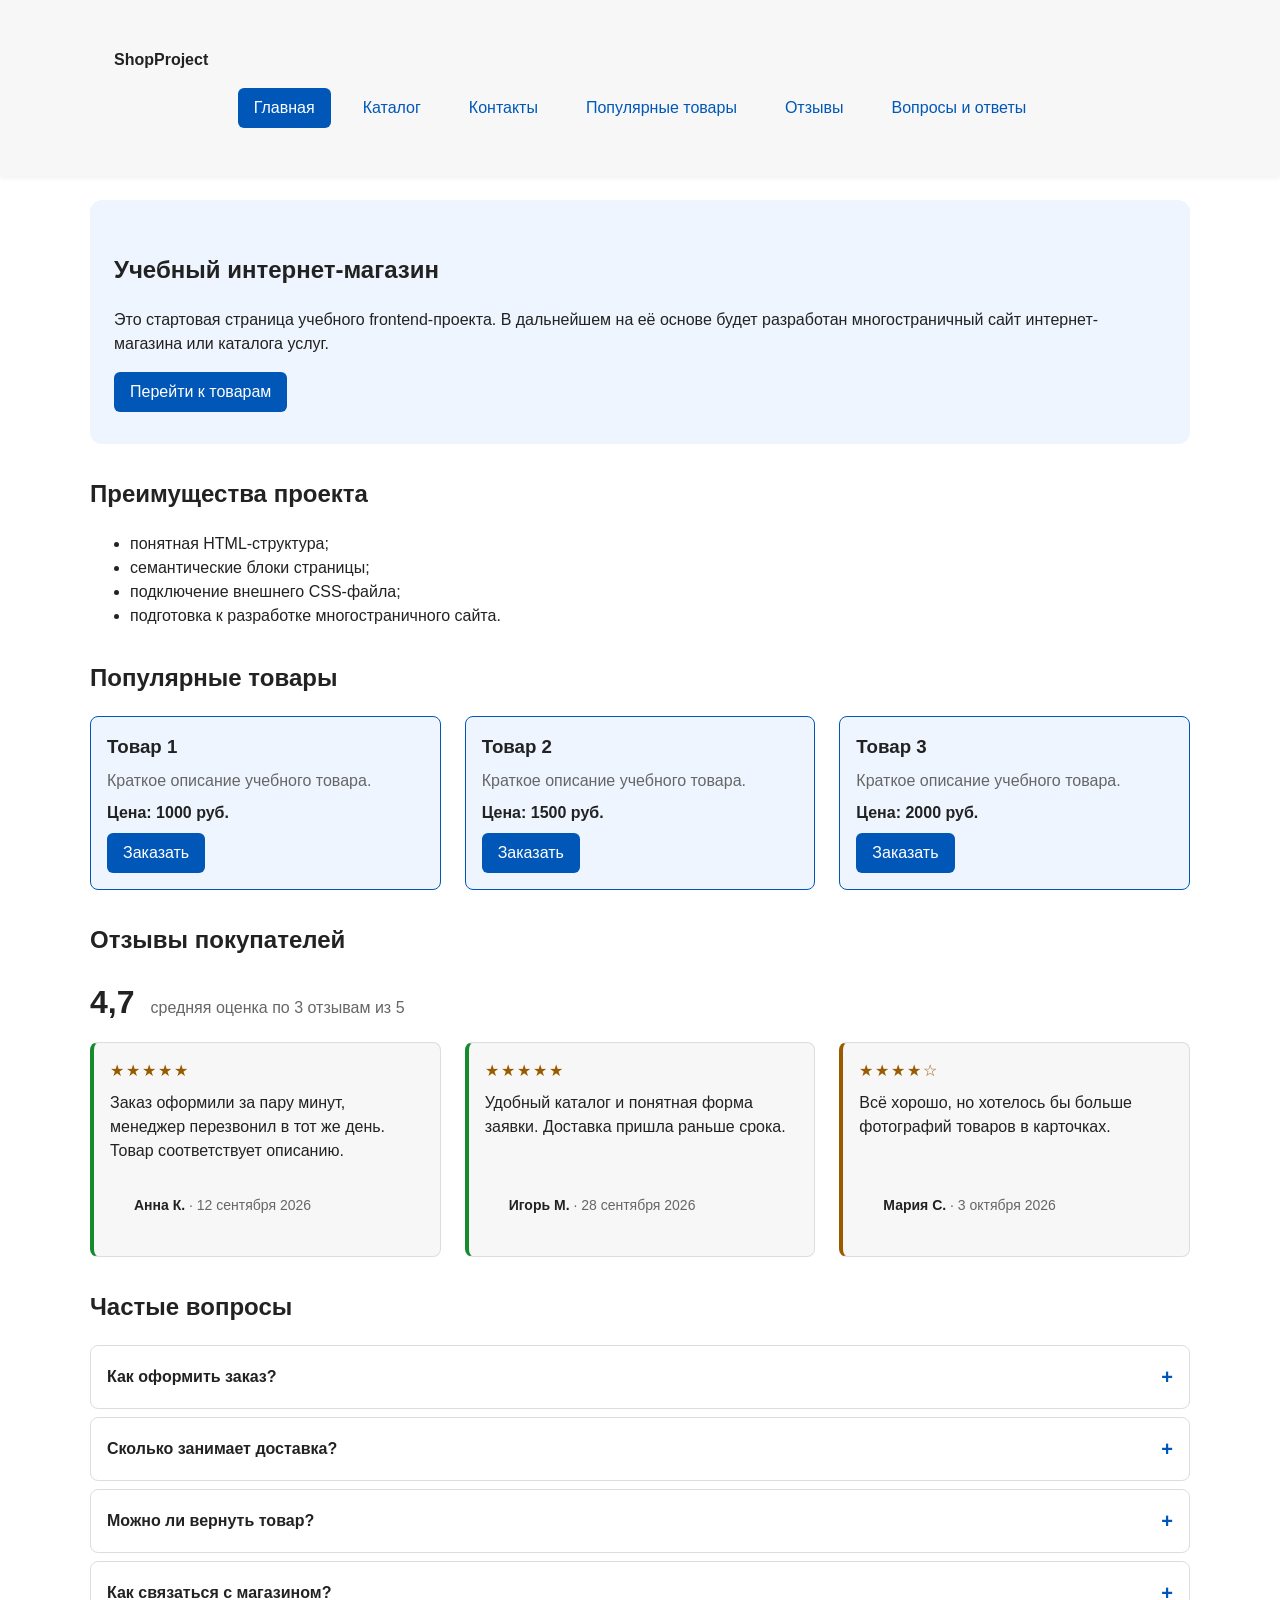
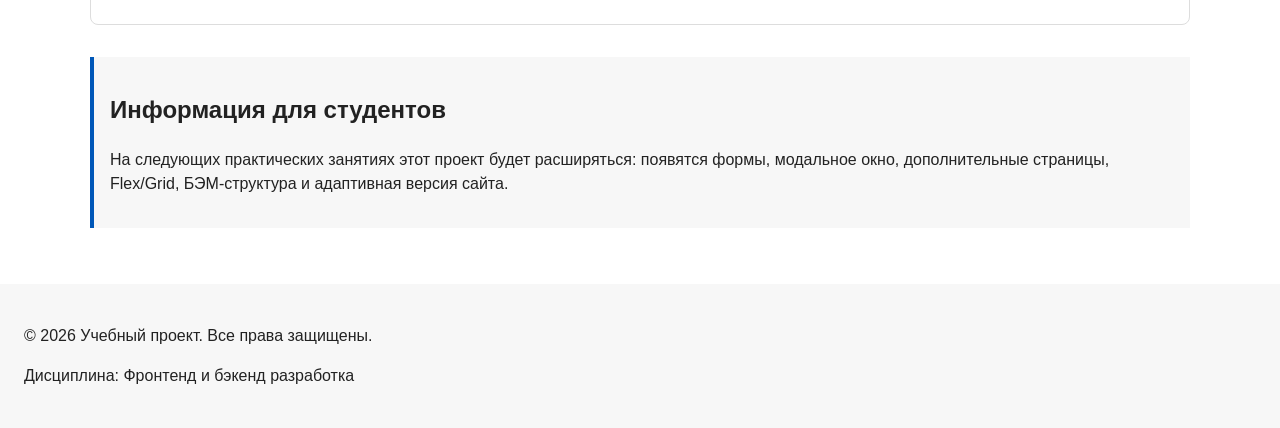
==== commit 8efff921: "fix: prepare HTML CSS project for submission" ====
--- a/index.html
+++ b/index.html
@@ -30,6 +30,12 @@
               Популярные товары
             </a>
           </li>
+          <li class="site-nav__item">
+            <a class="site-nav__link" href="#reviews">Отзывы</a>
+          </li>
+          <li class="site-nav__item">
+            <a class="site-nav__link" href="#faq">Вопросы и ответы</a>
+          </li>
         </ul>
       </nav>
     </div>
@@ -103,6 +109,113 @@
       </div>
     </section>
 
+    <section class="section reviews" id="reviews" aria-labelledby="reviews-title">
+      <h2 id="reviews-title">Отзывы покупателей</h2>
+
+      <p class="reviews__summary">
+        <span class="reviews__score">4,7</span>
+        <span>средняя оценка по 3 отзывам из 5</span>
+      </p>
+
+      <ul class="reviews__list">
+        <li>
+          <article class="review-card review-card--positive">
+            <p class="review-card__rating">
+              <span aria-hidden="true">★★★★★</span>
+              <span class="visually-hidden">Оценка: 5 из 5</span>
+            </p>
+            <p class="review-card__text">
+              Заказ оформили за пару минут, менеджер перезвонил в тот же день.
+              Товар соответствует описанию.
+            </p>
+            <footer class="review-card__author">
+              Анна К.
+              <span class="review-card__meta">
+                · <time datetime="2026-09-12">12 сентября 2026</time>
+              </span>
+            </footer>
+          </article>
+        </li>
+
+        <li>
+          <article class="review-card review-card--positive">
+            <p class="review-card__rating">
+              <span aria-hidden="true">★★★★★</span>
+              <span class="visually-hidden">Оценка: 5 из 5</span>
+            </p>
+            <p class="review-card__text">
+              Удобный каталог и понятная форма заявки. Доставка пришла
+              раньше срока.
+            </p>
+            <footer class="review-card__author">
+              Игорь М.
+              <span class="review-card__meta">
+                · <time datetime="2026-09-28">28 сентября 2026</time>
+              </span>
+            </footer>
+          </article>
+        </li>
+
+        <li>
+          <article class="review-card review-card--critical">
+            <p class="review-card__rating">
+              <span aria-hidden="true">★★★★☆</span>
+              <span class="visually-hidden">Оценка: 4 из 5</span>
+            </p>
+            <p class="review-card__text">
+              Всё хорошо, но хотелось бы больше фотографий товаров
+              в карточках.
+            </p>
+            <footer class="review-card__author">
+              Мария С.
+              <span class="review-card__meta">
+                · <time datetime="2026-10-03">3 октября 2026</time>
+              </span>
+            </footer>
+          </article>
+        </li>
+      </ul>
+    </section>
+
+    <section class="section faq" id="faq" aria-labelledby="faq-title">
+      <h2 id="faq-title">Частые вопросы</h2>
+
+      <div class="faq__list">
+        <details class="faq__item" name="faq">
+          <summary class="faq__question">Как оформить заказ?</summary>
+          <p class="faq__answer">
+            Нажмите кнопку «Заказать» в карточке товара, заполните форму
+            в открывшемся окне и отправьте заявку. Менеджер свяжется с вами
+            в выбранную дату.
+          </p>
+        </details>
+
+        <details class="faq__item" name="faq">
+          <summary class="faq__question">Сколько занимает доставка?</summary>
+          <p class="faq__answer">
+            Обычно от 2 до 5 рабочих дней в зависимости от региона.
+            Точные сроки менеджер сообщит при подтверждении заявки.
+          </p>
+        </details>
+
+        <details class="faq__item" name="faq">
+          <summary class="faq__question">Можно ли вернуть товар?</summary>
+          <p class="faq__answer">
+            Да, в течение 14 дней после получения, если товар не был
+            в использовании и сохранён товарный вид.
+          </p>
+        </details>
+
+        <details class="faq__item" name="faq">
+          <summary class="faq__question">Как связаться с магазином?</summary>
+          <p class="faq__answer">
+            Телефон и e-mail указаны на странице
+            <a href="contacts.html">«Контакты»</a>.
+          </p>
+        </details>
+      </div>
+    </section>
+
     <aside class="aside-info">
       <h2>Информация для студентов</h2>
       <p>
@@ -118,110 +231,158 @@
     <p>Дисциплина: Фронтенд и бэкенд разработка</p>
   </footer>
 
-  <dialog class="order-dialog" id="order-dialog" aria-labelledby="order-dialog-title">
-    <h2 class="order-dialog__title" id="order-dialog-title">Оформление заявки</h2>
-
-    <form class="order-form" id="order-form" action="#" method="post" novalidate>
-      <input id="selected-product" name="selected-product" type="hidden">
-
-      <div class="order-form__field">
-        <label class="order-form__label" for="order-name">Имя</label>
-        <input
-          class="order-form__input"
-          id="order-name"
-          name="name"
-          type="text"
-          placeholder="Введите ваше имя"
-          minlength="2"
-          autocomplete="given-name"
-          required
-        >
+  <dialog
+    class="order-dialog"
+    id="order-dialog"
+    aria-labelledby="order-dialog-title"
+    aria-describedby="order-dialog-product"
+  >
+    <div class="order-dialog__header">
+      <div>
+        <h2 class="order-dialog__title" id="order-dialog-title">Оформление заявки</h2>
+        <p class="order-dialog__subtitle">
+          Товар: <strong id="order-dialog-product">не выбран</strong>
+        </p>
       </div>
 
-      <div class="order-form__field">
-        <label class="order-form__label" for="order-email">E-mail</label>
-        <input
-          class="order-form__input"
-          id="order-email"
-          name="email"
-          type="email"
-          placeholder="example@mail.ru"
-          autocomplete="email"
-          required
-        >
-      </div>
-
-      <div class="order-form__field">
-        <label class="order-form__label" for="order-phone">Телефон</label>
-        <input
-          class="order-form__input"
-          id="order-phone"
-          name="phone"
-          type="tel"
-          inputmode="tel"
-          placeholder="+7 (900) 000-00-00"
-          pattern="^\+7 \(\d{3}\) \d{3}-\d{2}-\d{2}$"
-          required
-        >
-        <small>Формат: +7 (900) 000-00-00</small>
-      </div>
-
-      <div class="order-form__field">
-        <label class="order-form__label" for="order-date">Дата связи</label>
-        <input
-          class="order-form__input"
-          id="order-date"
-          name="date"
-          type="date"
-        >
-      </div>
-
-      <div class="order-form__field">
-        <label class="order-form__label" for="order-topic">Тема заявки</label>
-        <select class="order-form__select" id="order-topic" name="topic" required>
-          <option value="">Выберите тему</option>
-          <option value="product">Заказ товара</option>
-          <option value="consultation">Консультация</option>
-          <option value="delivery">Доставка</option>
-        </select>
-      </div>
-
-      <div class="order-form__field">
-        <label class="order-form__label" for="order-comment">Комментарий</label>
-        <textarea
-          class="order-form__textarea"
-          id="order-comment"
-          name="comment"
-          rows="4"
-          placeholder="Укажите дополнительную информацию"
-        ></textarea>
-      </div>
-
-      <div class="order-form__field order-form__field--checkbox">
-        <label>
+      <button
+        class="button button--ghost button--icon order-dialog__close"
+        type="button"
+        data-close-dialog
+        aria-label="Закрыть окно"
+      >
+        <span aria-hidden="true">✕</span>
+      </button>
+    </div>
+
+    <div class="order-dialog__body">
+      <form class="order-form" id="order-form" action="#" method="post" novalidate>
+        <input id="selected-product" name="selected-product" type="hidden">
+
+        <div class="order-form__summary" id="order-form-summary" role="alert" hidden></div>
+
+        <p class="order-form__note">
+          Обязательные поля отмечены звёздочкой (<span class="order-form__required">*</span>).
+        </p>
+
+        <div class="order-form__field">
+          <label class="order-form__label" for="order-name">
+            Имя <span class="order-form__required" aria-hidden="true">*</span>
+          </label>
           <input
-            id="order-agreement"
-            name="agreement"
-            type="checkbox"
+            class="order-form__input"
+            id="order-name"
+            name="name"
+            type="text"
+            placeholder="Введите ваше имя"
+            minlength="2"
+            autocomplete="given-name"
+            autofocus
             required
           >
-          Я согласен на обработку данных
-        </label>
-      </div>
-
-      <div class="order-form__actions">
-        <button class="button button--secondary" type="button" id="close-order-dialog">
-          Закрыть
-        </button>
-        <button class="button button--primary" type="submit">
-          Отправить заявку
-        </button>
-      </div>
-    </form>
+          <p class="order-form__error" id="order-name-error" hidden></p>
+        </div>
+
+        <div class="order-form__field">
+          <label class="order-form__label" for="order-email">
+            E-mail <span class="order-form__required" aria-hidden="true">*</span>
+          </label>
+          <input
+            class="order-form__input"
+            id="order-email"
+            name="email"
+            type="email"
+            placeholder="example@mail.ru"
+            autocomplete="email"
+            required
+          >
+          <p class="order-form__error" id="order-email-error" hidden></p>
+        </div>
+
+        <div class="order-form__field">
+          <label class="order-form__label" for="order-phone">
+            Телефон <span class="order-form__required" aria-hidden="true">*</span>
+          </label>
+          <input
+            class="order-form__input"
+            id="order-phone"
+            name="phone"
+            type="tel"
+            inputmode="tel"
+            placeholder="+7 (900) 000-00-00"
+            pattern="^\+7 \(\d{3}\) \d{3}-\d{2}-\d{2}$"
+            autocomplete="tel"
+            aria-describedby="order-phone-hint"
+            required
+          >
+          <span class="order-form__hint" id="order-phone-hint">Формат: +7 (900) 000-00-00</span>
+          <p class="order-form__error" id="order-phone-error" hidden></p>
+        </div>
+
+        <div class="order-form__field">
+          <label class="order-form__label" for="order-date">Дата связи</label>
+          <input
+            class="order-form__input"
+            id="order-date"
+            name="date"
+            type="date"
+          >
+        </div>
+
+        <div class="order-form__field">
+          <label class="order-form__label" for="order-topic">
+            Тема заявки <span class="order-form__required" aria-hidden="true">*</span>
+          </label>
+          <select class="order-form__select" id="order-topic" name="topic" required>
+            <option value="">Выберите тему</option>
+            <option value="product">Заказ товара</option>
+            <option value="consultation">Консультация</option>
+            <option value="delivery">Доставка</option>
+          </select>
+          <p class="order-form__error" id="order-topic-error" hidden></p>
+        </div>
+
+        <div class="order-form__field">
+          <label class="order-form__label" for="order-comment">Комментарий</label>
+          <textarea
+            class="order-form__textarea"
+            id="order-comment"
+            name="comment"
+            rows="4"
+            placeholder="Укажите дополнительную информацию"
+          ></textarea>
+        </div>
+
+        <div class="order-form__field order-form__field--checkbox">
+          <label for="order-agreement">
+            <input
+              id="order-agreement"
+              name="agreement"
+              type="checkbox"
+              required
+            >
+            <span>
+              Я согласен на обработку данных
+              <span class="order-form__required" aria-hidden="true">*</span>
+            </span>
+          </label>
+          <p class="order-form__error" id="order-agreement-error" hidden></p>
+        </div>
+
+        <div class="order-form__actions">
+          <button class="button button--secondary" type="button" data-close-dialog>
+            Закрыть
+          </button>
+          <button class="button button--primary" type="submit">
+            Отправить заявку
+          </button>
+        </div>
+      </form>
+    </div>
   </dialog>
 
-  <p class="success-message" id="success-message" hidden>
-    Форма успешно отправлена!
+  <p class="success-message" id="success-message" role="status" tabindex="-1" hidden>
+    Форма успешно отправлена! Мы свяжемся с вами в ближайшее время.
   </p>
 </body>
 </html>
--- a/css/style.css
+++ b/css/style.css
@@ -16,6 +16,9 @@
   --color-success: #168a2f;
   --color-success-bg: #eefaf0;
   --color-white: #ffffff;
+  --color-primary-darker: #002d63;
+  --color-danger-bg: #fdecef;
+  --color-star: #9a5b00;
 
   /* Отступы */
   --space-xs: 4px;
@@ -318,11 +321,6 @@
   outline-offset: 3px;
 }
 
-.order-form:focus-within .order-form__field:not(:focus-within) {
-  opacity: 0.45;
-  pointer-events: none;
-}
-
 [aria-invalid="true"] {
   border-color: var(--color-danger);
 }
@@ -428,4 +426,498 @@
   border: 1px solid var(--color-border);
   border-radius: var(--radius-sm);
   font: inherit;
-}+}
+
+.visually-hidden {
+  position: absolute;
+  width: 1px;
+  height: 1px;
+  margin: -1px;
+  padding: 0;
+  overflow: hidden;
+  clip: rect(0 0 0 0);
+  white-space: nowrap;
+  border: 0;
+}
+
+[id] {
+  scroll-margin-top: calc(var(--header-height, 140px) + var(--space-md));
+}
+
+body.is-modal-open {
+  overflow: hidden;
+}
+
+.catalog-layout {
+  align-items: start; }
+
+.catalog-filters {
+  position: sticky;
+  top: calc(var(--header-height, 140px) + var(--space-md));
+  max-height: calc(100vh - var(--header-height, 140px) - var(--space-xl));
+  overflow-y: auto;
+}
+
+.catalog-filters h2 {
+  margin-top: 0;
+}
+
+.filters-form input[type="number"]:hover,
+.filters-form input[type="number"]:focus-visible {
+  border-color: var(--color-primary);
+}
+
+.filters-form input:focus-visible {
+  outline: 2px solid var(--color-primary);
+  outline-offset: 2px;
+}
+
+.filters-form__actions {
+  display: flex;
+  flex-wrap: wrap;
+  gap: var(--space-sm);
+}
+
+.catalog-products__status {
+  margin: 0 0 var(--space-md);
+  color: var(--color-muted);
+}
+
+.catalog-products__empty {
+  padding: var(--space-md);
+  border-left: 4px solid var(--color-danger);
+  background-color: var(--color-surface);
+}
+
+@media (max-width: 768px) {
+  .catalog-layout {
+    grid-template-columns: 1fr;
+    grid-template-areas:
+      "filters"
+      "products";
+  }
+
+  .catalog-filters {
+    position: static;
+    max-height: none;
+  }
+
+  .products-grid {
+    grid-template-columns: 1fr;
+  }
+}
+
+.button {
+  transition: background-color 0.2s, color 0.2s, border-color 0.2s, transform 0.1s;
+}
+
+.button:active:not(:disabled):not(.button--disabled) {
+  transform: translateY(1px);
+}
+
+.button--primary:active:not(:disabled) {
+  background-color: var(--color-primary-darker);
+}
+
+.button--secondary:active:not(:disabled) {
+  background-color: var(--color-primary-dark);
+  color: var(--color-white);
+}
+
+.button--primary:disabled:hover {
+  background-color: var(--color-primary);
+}
+
+.button--small {
+  padding: var(--space-xs) var(--space-sm);
+  font-size: 14px;
+}
+
+.button--ghost {
+  color: var(--color-text);
+  background-color: transparent;
+  border: 1px solid var(--color-border);
+}
+
+.button--ghost:hover {
+  border-color: var(--color-primary);
+  color: var(--color-primary);
+}
+
+.button[aria-pressed="true"] {
+  color: var(--color-danger);
+  border-color: var(--color-danger);
+  background-color: var(--color-danger-bg);
+}
+
+.button--icon {
+  min-width: 36px;
+  line-height: 1;
+}
+
+.product-card {
+  position: relative;
+  transition: border-color 0.2s, box-shadow 0.2s, transform 0.2s;
+}
+
+.product-card[hidden] {
+  display: none; }
+
+.product-card:hover {
+  box-shadow: 0 6px 16px rgba(0, 0, 0, 0.08);
+  transform: translateY(-2px);
+}
+
+.product-card:focus-within {
+  border-color: var(--color-primary);
+  box-shadow: 0 0 0 2px var(--color-primary);
+}
+
+.product-card__actions {
+  display: flex;
+  flex-wrap: wrap;
+  align-items: center;
+  gap: var(--space-sm);
+  margin-top: auto;
+}
+
+.product-card__actions .product-card__button {
+  margin-top: 0;
+}
+
+.product-card__badge {
+  align-self: flex-start;
+  padding: 2px var(--space-sm);
+  border-radius: 999px;
+  font-size: 12px;
+  font-weight: 700;
+  color: var(--color-white);
+  background-color: var(--color-primary);
+}
+
+.product-card__badge--new {
+  background-color: var(--color-success);
+}
+
+.product-card__badge--sale {
+  background-color: var(--color-danger);
+}
+
+.product-card__badge--out {
+  background-color: var(--color-muted);
+}
+
+.product-card__price-old {
+  margin-right: var(--space-xs);
+  font-weight: 400;
+  color: var(--color-muted);
+}
+
+.product-card--featured {
+  background-color: var(--color-surface-accent);
+}
+
+.product-card--new {
+  border-color: var(--color-success);
+}
+
+.product-card--compact {
+  grid-column: 1 / -1;
+  flex-direction: row;
+  flex-wrap: wrap;
+  align-items: center;
+  gap: var(--space-md);
+}
+
+.product-card--compact .product-card__description {
+  flex: 1 1 200px;
+}
+
+.product-card--compact .product-card__actions {
+  margin-top: 0;
+}
+
+.product-card--out-of-stock {
+  background-color: var(--color-surface);
+  border-style: dashed;
+}
+
+.product-card--out-of-stock:hover {
+  transform: none;
+  box-shadow: none;
+}
+
+.product-card--out-of-stock .product-card__title,
+.product-card--out-of-stock .product-card__price {
+  color: var(--color-muted);
+}
+
+.product-card--selected {
+  border-color: var(--color-danger);
+  box-shadow: inset 0 0 0 1px var(--color-danger);
+}
+
+.order-form__note {
+  margin: 0 0 var(--space-md);
+  color: var(--color-muted);
+  font-size: 14px;
+}
+
+.order-form__required {
+  color: var(--color-danger);
+}
+
+.order-form__hint {
+  display: block;
+  margin-top: var(--space-xs);
+  color: var(--color-muted);
+  font-size: 14px;
+}
+
+.order-form__error {
+  margin: var(--space-xs) 0 0;
+  color: var(--color-danger);
+  font-size: 14px;
+  font-weight: 700;
+}
+
+.order-form__error[hidden] {
+  display: none;
+}
+
+.order-form__summary {
+  margin-bottom: var(--space-md);
+  padding: var(--space-md);
+  border-left: 4px solid var(--color-danger);
+  background-color: var(--color-danger-bg);
+  font-weight: 700;
+}
+
+.order-form__summary[hidden] {
+  display: none;
+}
+
+[aria-invalid="true"] {
+  border-color: var(--color-danger);
+  background-color: var(--color-danger-bg);
+}
+
+input[type="checkbox"][aria-invalid="true"] {
+  outline: 2px solid var(--color-danger);
+  outline-offset: 2px;
+}
+
+.order-form__field--checkbox label {
+  display: flex;
+  align-items: flex-start;
+  gap: var(--space-sm);
+}
+
+.order-dialog {
+  max-height: calc(100vh - var(--space-xl));
+  padding: 0;
+  overflow-y: auto;
+  box-shadow: 0 20px 50px rgba(0, 0, 0, 0.3);
+}
+
+.order-dialog[open] {
+  animation: dialog-in 0.25s ease-out;
+}
+
+.order-dialog[open]::backdrop {
+  animation: backdrop-in 0.25s ease-out;
+}
+
+.order-dialog__header {
+  position: sticky;
+  top: 0;
+  z-index: 1;
+  display: flex;
+  justify-content: space-between;
+  align-items: flex-start;
+  gap: var(--space-md);
+  padding: var(--space-lg) var(--space-lg) var(--space-md);
+  border-bottom: 1px solid var(--color-border);
+  background-color: var(--color-bg);
+}
+
+.order-dialog__title {
+  margin: 0;
+  font-size: 1.25rem;
+}
+
+.order-dialog__subtitle {
+  margin: var(--space-xs) 0 0;
+  color: var(--color-muted);
+}
+
+.order-dialog__body {
+  padding: var(--space-lg);
+}
+
+.order-form__actions {
+  justify-content: flex-end;
+}
+
+@keyframes dialog-in {
+  from {
+    opacity: 0;
+    transform: translateY(16px) scale(0.98);
+  }
+  to {
+    opacity: 1;
+    transform: none;
+  }
+}
+
+@keyframes backdrop-in {
+  from {
+    opacity: 0;
+  }
+  to {
+    opacity: 1;
+  }
+}
+
+.reviews__summary {
+  display: flex;
+  flex-wrap: wrap;
+  align-items: baseline;
+  gap: var(--space-md);
+  margin: 0 0 var(--space-md);
+  color: var(--color-muted);
+}
+
+.reviews__score {
+  font-size: 2rem;
+  font-weight: 700;
+  color: var(--color-text);
+}
+
+.reviews__list {
+  display: grid;
+  grid-template-columns: repeat(3, 1fr);
+  gap: var(--space-lg);
+  margin: 0;
+  padding: 0;
+  list-style: none;
+}
+
+@media (max-width: 768px) {
+  .reviews__list {
+    grid-template-columns: 1fr;
+  }
+}
+
+.review-card {
+  display: flex;
+  flex-direction: column;
+  gap: var(--space-sm);
+  height: 100%;
+  padding: var(--space-md);
+  border: 1px solid var(--color-border);
+  border-radius: var(--radius-md);
+  background-color: var(--color-surface);
+}
+
+.review-card__rating {
+  margin: 0;
+  color: var(--color-star);
+  letter-spacing: 2px;
+}
+
+.review-card__text {
+  margin: 0;
+}
+
+.review-card__author {
+  margin-top: auto;
+  font-weight: 700;
+  font-size: 14px;
+}
+
+.review-card__meta {
+  font-weight: 400;
+  color: var(--color-muted);
+}
+
+.review-card--positive {
+  border-left: 4px solid var(--color-success);
+}
+
+.review-card--critical {
+  border-left: 4px solid var(--color-star);
+}
+
+.faq__list {
+  display: grid;
+  gap: var(--space-sm);
+}
+
+.faq__item {
+  border: 1px solid var(--color-border);
+  border-radius: var(--radius-md);
+  background-color: var(--color-bg);
+}
+
+.faq__item[open] {
+  border-color: var(--color-primary);
+  background-color: var(--color-surface-accent);
+}
+
+.faq__question {
+  display: flex;
+  justify-content: space-between;
+  align-items: center;
+  gap: var(--space-md);
+  padding: var(--space-md);
+  font-weight: 700;
+  cursor: pointer;
+  list-style: none;
+}
+
+.faq__question::-webkit-details-marker {
+  display: none;
+}
+
+.faq__question::after {
+  content: "+";
+  flex-shrink: 0;
+  font-size: 1.25rem;
+  color: var(--color-primary);
+}
+
+.faq__item[open] .faq__question::after {
+  content: "−";
+}
+
+.faq__question:hover {
+  color: var(--color-primary);
+}
+
+.faq__question:focus-visible {
+  outline: 2px solid var(--color-primary);
+  outline-offset: -2px;
+  border-radius: var(--radius-md);
+}
+
+.faq__answer {
+  margin: 0;
+  padding: 0 var(--space-md) var(--space-md);
+}
+
+@media (prefers-reduced-motion: reduce) {
+  html {
+    scroll-behavior: auto;
+  }
+
+  .button,
+  .product-card {
+    transition: none;
+  }
+
+  .order-dialog[open],
+  .order-dialog[open]::backdrop {
+    animation: none;
+  }
+}
